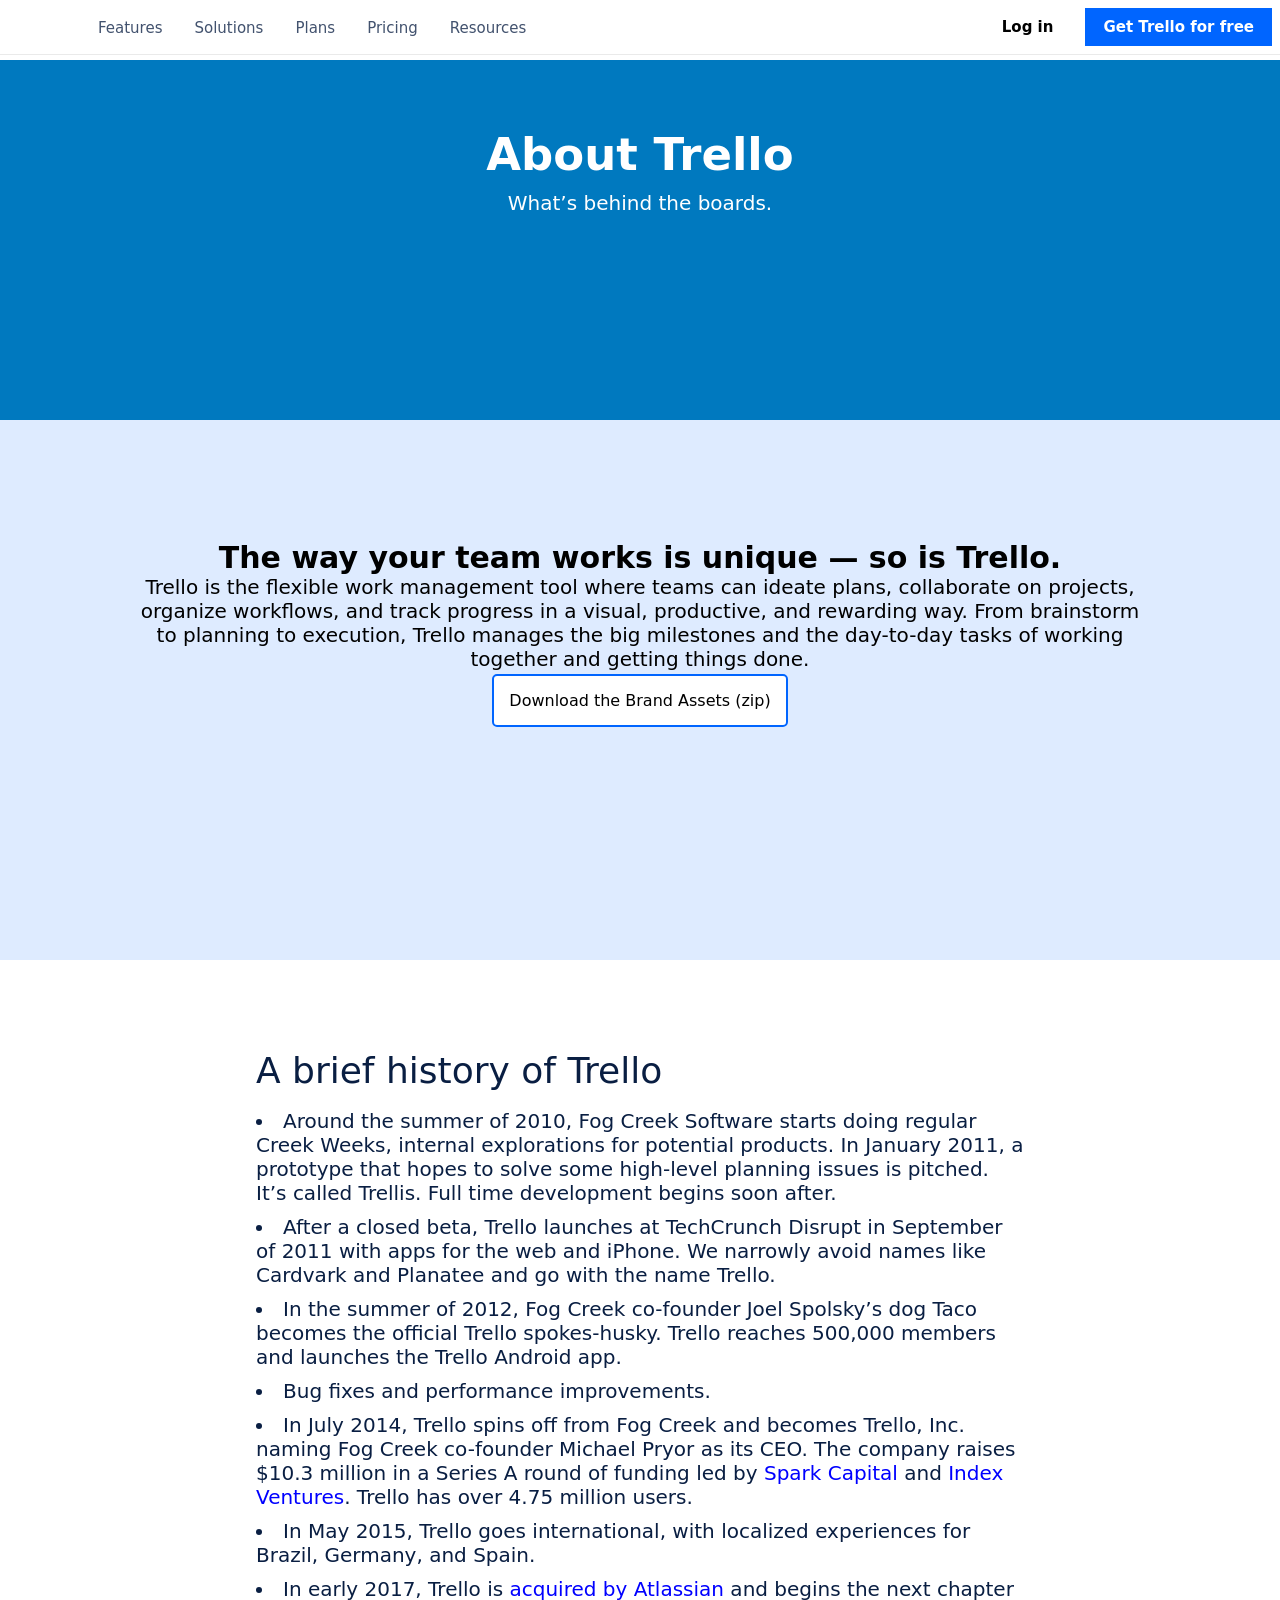
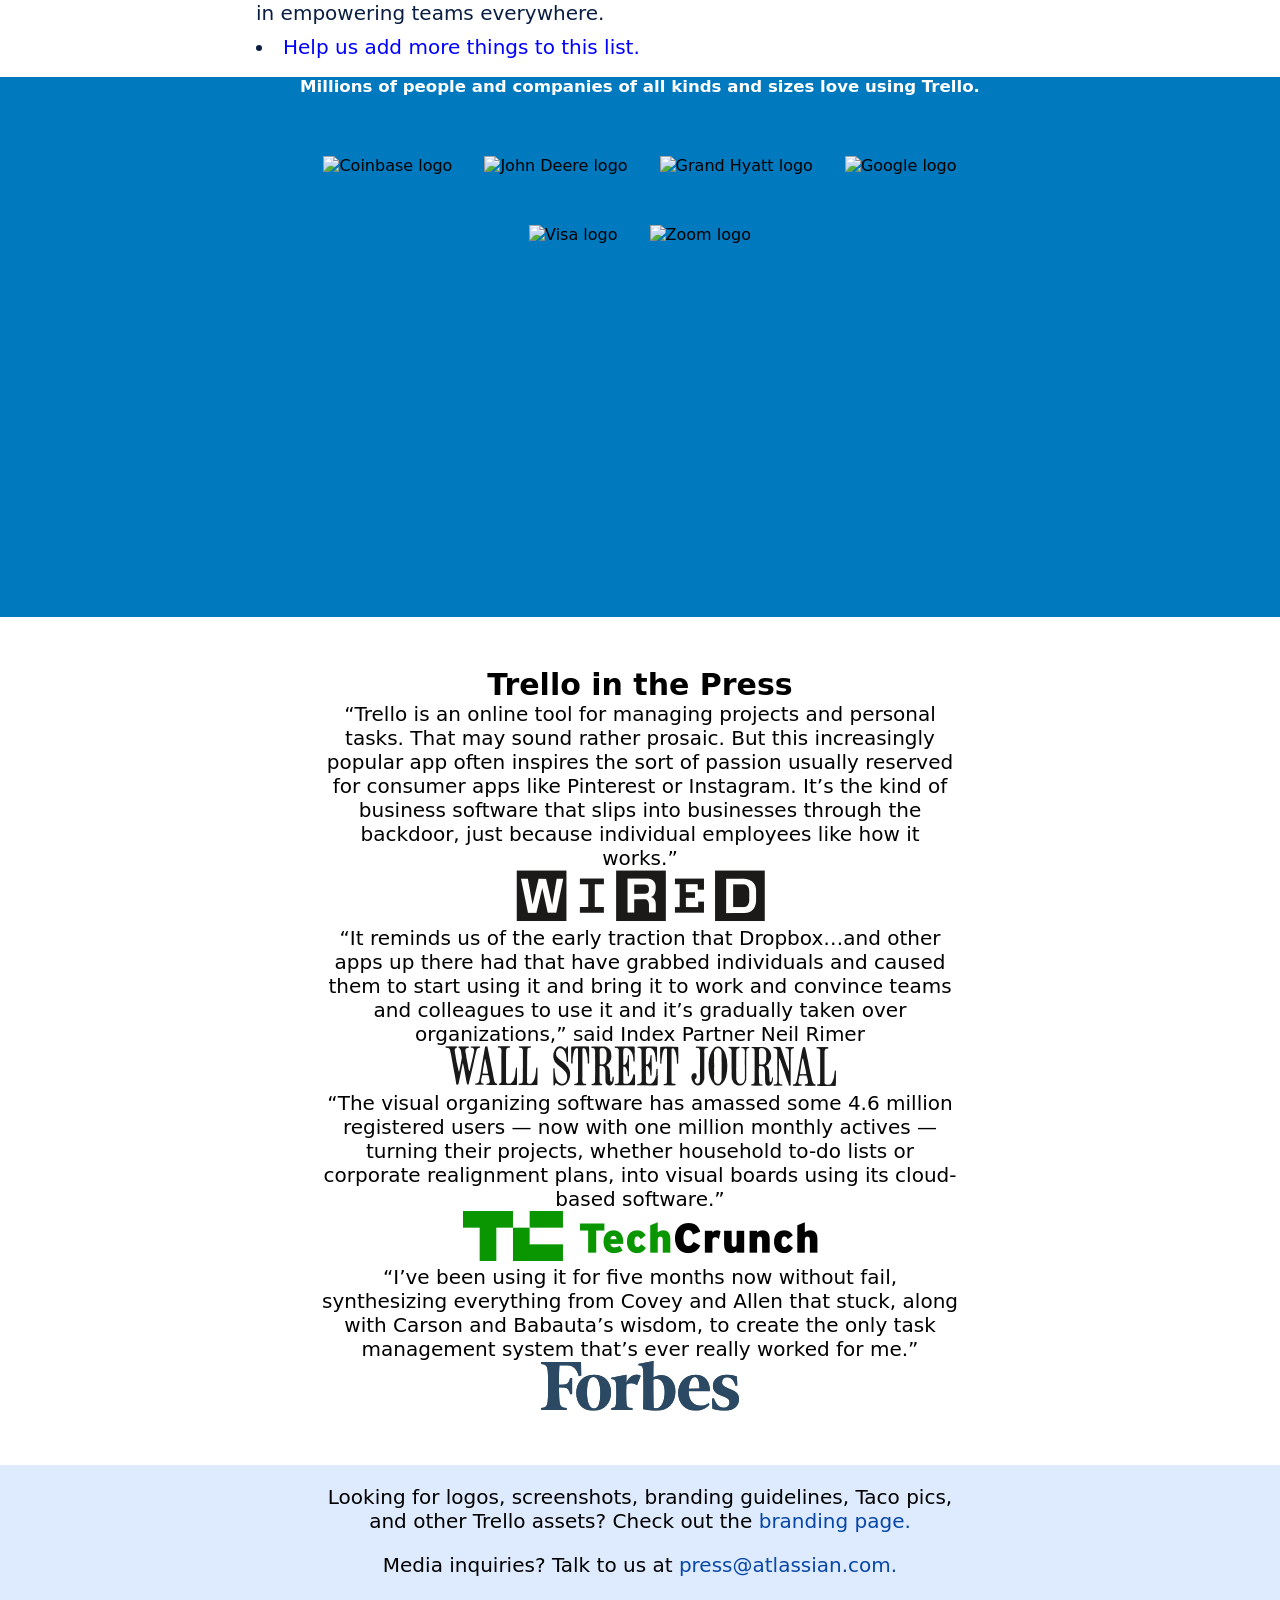
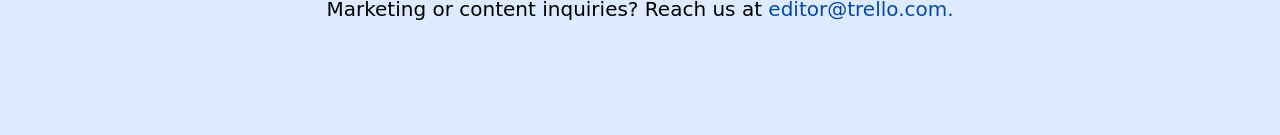
==== other html file/2ndpage.html @ 3e3d6e38 "first commit" ====
<!DOCTYPE html>
<html lang="en">

<head>
    <meta charset="UTF-8">
    <meta name="viewport" content="width=device-width, initial-scale=1.0">
    <title>About Us: Trello History, Logos and customers</title>
    <link rel="stylesheet" href="https://cdnjs.cloudflare.com/ajax/libs/font-awesome/7.3.1/css/all.css"
        integrity="sha512-x9WwyMYBnlXMNQ6kQ/Lyzu1NqIhLQKL5Oq6xByfXuRj7s9CskyCbLv/1IjqzJmXwFXWr0ov6jBV7Qbc0hh9nHg=="
        crossorigin="anonymous" referrerpolicy="no-referrer">

    <link href="https://cdn.jsdelivr.net/npm/bootstrap@6.0.0-alpha.1/dist/css/bootstrap.min.css" rel="stylesheet"
        integrity="sha384-B/GM4XqrwHnWXNOWMbloTmrYXZg10cakYGmpfsR/bbzQ6JAJI4ihuyADKLnBgrCe" crossorigin="anonymous">



    <link rel="stylesheet" href="../other css file/2nd page.css">
</head>

<body>
    <!-- nav -->
    <header>
        <nav>
            <div class="navbar">
                <div class="nav-left">
                    <div class="logo">
                        <a href="../index.html"><img src="./images/imgi_84_default.png" alt=""></a>
                    </div>
                    <div class="navlinks">
                        <li><a href="#">Features</a></li>
                        <li><a href="#">Solutions</a></li>
                        <li><a href="#">Plans</a></li>
                        <li><a href="#">Pricing</a></li>
                        <li><a href="#">Resources</a></li>
                    </div>
                </div>
                <div class="nav-right">
                    <a href="" class="login"> Log in</a>
                    <a href="" class="btn2"> Get Trello for free</a>
                    <i class="fa-solid fa-bars"></i>

                </div>

            </div>

        </nav>

    </header>

    <!-- herosection -->
    <section>
        <div class="about">
            <div class="heroo">
                <h4>About Trello</h4>
                <p>What’s behind the boards.</p>
            </div>
            <div class="note">
                <h4>The way your team works is unique — so is Trello.</h4>
                <p>Trello is the flexible work management tool where teams can ideate plans, collaborate on projects,
                    organize workflows, and track progress in a visual, productive, and rewarding way. From brainstorm
                    to planning to execution, Trello manages the big milestones and the day-to-day tasks of working
                    together and getting things done.
                </p>
                <a href="">Download the Brand Assets (zip)</a>
            </div>
        </div>
    </section>
    <!-- section2 -->
    <section>
        <div class="textdeco">
            <div class="listt">
                <h4>A brief history of Trello<h4>
                        <li>Around the summer of 2010, Fog Creek Software starts doing regular Creek Weeks,
                            internal explorations for potential products. In January 2011, a prototype that hopes to
                            solve some
                            high-level planning issues is pitched. It’s called Trellis. Full time development begins
                            soon after.
                        </li>
                        <li>After a closed beta, Trello launches at TechCrunch Disrupt in September of 2011 with
                            apps for the web and iPhone. We narrowly avoid names like Cardvark and Planatee and go with
                            the name
                            Trello.</li>
                        <li>In the summer of 2012, Fog Creek co-founder Joel Spolsky’s dog Taco becomes the
                            official Trello spokes-husky. Trello reaches 500,000 members and launches the Trello Android
                            app.
                        </li>
                        <li>Bug fixes and performance improvements.</li>
                        <li>In July 2014, Trello spins off from Fog Creek and becomes Trello, Inc. naming Fog
                            Creek co-founder Michael Pryor as its CEO. The company raises $10.3 million in a Series A
                            round of
                            funding led by <a href="">Spark Capital</a> and <a href="">Index Ventures</a>. Trello has
                            over 4.75
                            million users.</li>
                        <li>In May 2015, Trello goes international, with localized experiences for Brazil,
                            Germany, and Spain.</li>
                        <li>In early 2017, Trello is <a href="">acquired by Atlassian</a> and begins the next
                            chapter in empowering teams everywhere.</li>
                        <li><a href="">Help us add more things to this list.</a></li>

            </div>

        </div>
    </section>

    <!-- section3 -->
    <section>
        <div class="pics">
            <div class="ptext">
                <div class="fayy">
                    <h5> <b>Millions of people</b> and companies of all kinds and sizes love using Trello.</h5>
                </div>
                <div class="logo-co">
                    <div class="logos1">
                        <div class="logo1">
                            <img srcset="//images.ctfassets.net/rz1oowkt5gyp/5R2Z2uNm0syrV3SRka6U2h/f29d41f1c3e2eb55dbde443f07b4552d/coinbase_2x.png?w=323 2x"
                                src="//images.ctfassets.net/rz1oowkt5gyp/5R2Z2uNm0syrV3SRka6U2h/f29d41f1c3e2eb55dbde443f07b4552d/coinbase_2x.png?w=323"
                                alt="Coinbase logo" width="161.5" height="28" loading="lazy">
                        </div>
                        <div class="logo2">
                            <img src="//images.ctfassets.net/rz1oowkt5gyp/6siYQZNhk6oCQZSW7nDsZM/dd430f7c60496a4a4a86346ccdcc7f6a/JohnDeere.svg"
                                alt="John Deere logo" width="162" height="109" loading="lazy"
                                style="max-width: 100%; height: auto;">
                        </div>
                        <div class="logo3">
                            <img src="//images.ctfassets.net/rz1oowkt5gyp/xsZg04XyKQXvIIfkvoF9k/c1e13a857ab867754c652c5da3e87504/Grand_Hyatt.svg"
                                alt="Grand Hyatt logo" width="219" height="30" loading="lazy"
                                style="max-width: 100%; height: auto;">
                        </div>
                        <div class="logo4">
                            <img src="//images.ctfassets.net/rz1oowkt5gyp/4mi0yTvx9p26OvEyGfpfqy/8148229f21c056ac0c381a6c1742842b/logo-google.svg"
                                alt="Google logo" width="143" height="46" loading="lazy"
                                style="max-width: 100%; height: auto;">
                        </div>
                    </div>
                    <div class="logos2">
                        <div class="logo11">
                            <img src="//images.ctfassets.net/rz1oowkt5gyp/3iSGcJCdi0Nr69BbPjAGPb/25bea8a14c6f7a23560f83af07a30473/Visa.svg"
                                alt="Visa logo" width="105" height="34" loading="lazy"
                                style="max-width: 100%; height: auto;">
                        </div>
                        <div class="logo22">
                            <img srcset="//images.ctfassets.net/rz1oowkt5gyp/4MK9Mr07dtdg6iw0sF8bOs/2ed395aa78720d511c5893621c97f3c1/Zoom.png?w=249 2x"
                                src="//images.ctfassets.net/rz1oowkt5gyp/4MK9Mr07dtdg6iw0sF8bOs/2ed395aa78720d511c5893621c97f3c1/Zoom.png?w=249"
                                alt="Zoom logo" width="124.5" height="28" loading="lazy">
                        </div>
                    </div>

                </div>
            </div>
        </div>
    </section>
    <!-- section4 -->
    <section>
        <div class="topic">
            <div class="trellop">
                <h4>Trello in the Press</h4>
                <p>“Trello is an online tool for managing projects and personal tasks. That may sound rather prosaic.
                    But this increasingly popular app often inspires the sort of passion usually reserved for consumer
                    apps like Pinterest or Instagram. It’s the kind of business software that slips into businesses
                    through the backdoor, just because individual employees like how it works.”
                </p>
            </div>
            <div class="wired">
                <img src="../images/wired.png" alt="">

                <p>“It reminds us of the early traction that Dropbox…and other apps up there had that have grabbed
                    individuals and caused them to start using it and bring it to work and convince teams and colleagues
                    to
                    use it and it’s gradually taken over organizations,” said Index Partner Neil Rimer
                </p>
            </div>
            <div class="wsj">
                <img src="../images/wsj.png" alt="">
                <p>“The visual organizing software has amassed some 4.6 million registered users — now with one million
                    monthly actives — turning their projects, whether household to-do lists or corporate realignment
                    plans, into visual boards using its cloud-based software.”
                </p>
            </div>
            <div class="tc">
                <img src="../images/imgi_9_about-techcrunch-logo.png" alt="">
                <p>“I’ve been using it for five months now without fail, synthesizing everything from Covey and Allen
                    that stuck, along with Carson and Babauta’s wisdom, to create the only task management system that’s
                    ever really worked for me.”</p>
            </div>
            <div class="fb">
                <img src="../images/imgi_10_about-forbes-logo.png" alt="">
            </div>
        </div>
    </section>
    <!-- section5 -->
    <section>
        <div class="jotter">
            <div class="logos">
                <h4>Looking for logos, screenshots, branding guidelines, Taco pics, and other Trello assets? Check out
                    the
                    <a href="">branding page.</a>
                </h4>
            </div>
            <div class="media">
                <h4>Media inquiries? Talk to us at <a href="">press@atlassian.com.</a></h4>
            </div>
            <div class="market">
                <h4>Marketing or content inquiries? Reach us at <a href="">editor@trello.com.</a></h4>
            </div>
        </div>
    </section>

</body>
<script type="module" src="https://cdn.jsdelivr.net/npm/bootstrap@6.0.0-alpha.1/dist/jsbootstrapbundleminjs"
    integrity="sha384-1apXj49ZQ1aHEmrJ+gMw1otqoVsYwlEnlD8mIfY2TV03r20Y0CN7uqx1tQogjPL" crossorigin="anonymous"></script>

</html>
---- other css file/2nd page.css ----
*{
    margin: 0;
    padding: 0;
    box-sizing: border-box;
    font-family: system-ui, -apple-system, BlinkMacSystemFont, 'Segoe UI', Roboto, Oxygen, Ubuntu, Cantarell, 'Open Sans', 'Helvetica Neue', sans-serif;
    text-decoration: none;
    list-style-type: none;
}


/* nav */
header{
    position: fixed;
    width: 100%;
    transition: 1s;
    top: 0px;
    z-index: 99;
}
header:hover{
    box-shadow: 0px 6px 8px rgba(128, 128, 128, 0.267);
}
.navbar{
    display: flex;
    justify-content: space-between;
    align-items: center;
    padding: 8px;
    padding-left: 50px;
    background-color: white;
    border-bottom: 1px solid #eaeaea;
    
}
.nav-left{
    display: flex;
    align-items: center;
    gap: 3em;
}
.logo{
    display: flex;
    flex-direction: column;
}
.navlinks{
    display: flex;
    gap: 2em;
}
.navlinks a{
    text-decoration: none;
    color: #42526e;
    font-size: 15px;
    font-weight: 500;
}
.nav-right{
    display: flex;
    align-items: center;
    gap: 2em;
}
.login{
    text-decoration: none;
    color: black;
    font-weight: 600;
    font-size: 15px;
}
.login:hover{
    text-decoration: underline;
}
.btn2{
    background-color: #0065FF;
    color: white;
    padding: 10px 18px;
    /* border-radius: 4px; */
    /* text-decoration: none; */
    font-weight: 600;
    font-size: 15px;
}
.btn2:hover{
    background-color: #0747a6;
    text-decoration: underline;
}
.fa-bars{
    font-size: 1.5em;
    display: none;
}

        /* header media query */
@media(max-width: 900px){
    .login, .btn2{
        display: none;
    }
    .navlinks{
        display: none;
    }
    .fa-bars{
        display: block;
    }
}

/* herosection */
.about{
    margin-top: 60px;
}
.heroo{
    background-color: #0079BF;
    text-align: center;
    color: white;
    height: 40vh;
    /* padding: 80px; */
}
.heroo h4{
    font-size: 45px;
    font-weight: 600;
    margin-bottom: 10px;
    padding-top: 1.5em;
}
.heroo p{
    font-size: 20px;
}
.note{
    background-color: #DEEBFF;
    text-align: center;
    height: 60vh;

    /* padding: 110px; */
}
.note h4{
    font-size: 30px;
    padding-top: 4em;
}
.note p{
    font-size: 20px;
    width: 80%;
    display: block;
    margin: auto;
    margin-bottom: 20px;
}
.note a{
    border: 2px solid rgb(0, 101, 255);
    padding: 15px;
    background-color: white;
    color: black;
    border-radius: 5px;
    transition: 0.2s;
    
}
.note a:hover{
    background-color: #DEEBFF;
    text-decoration: underline;
}
/* media query */
@media(max-width: 1075px){
    .note p{
        width: 100%;
    }
}
@media(max-width: 767px){
    .note h4{
        font-size: 20px;
    }
    .note{
        width: 100%;
    }
}
@media(max-width: 770px){
    .heroo h4{
        font-size: 30px;
    }
}
@media(max-width: 628px){
    .note{
        height: 80vh;
    }
}
@media(max-width: 430px){
     .note{
        height: 90vh;
    }
}
@media(max-width: 350px){
    .note{
        height: 100vh;
}
    .note h4{
        width: 80%;
        margin: auto;
}
}
/* section 2 */
.textdeco{
    margin-top: 90px;
}
.listt{
    width: 60%;
    margin: auto;
}
.listt h4{
    font-size: 36px;
    font-weight: 500;
    margin-bottom: .5em;
    color: #091E42;
}
.listt li{
    list-style-type: disc;
    font-size: 20px;
    font-weight: 400;
    width: 100%;
    margin: auto;
    color: #091E42;
    margin-bottom: 10px;
    /* margin-bottom: 1em; */
}
.listt li a{
    color: blue;
}
.listt li a:hover{
    text-decoration: underline;
}
/* media query */
@media(max-width: 767px){
    .listt{
        margin-left: 50px;
    }
    .listt h4{
        font-size: 20px;
    }
    .listt li{
        width: 100%;
    }
}
/* section3 */
.ptext{
    /* margin-top: 60px; */
    background-color: #0079BF;
    height: 60vh;
    /* border: 2px solid black; */
}
.fayy{
    color: white;
    text-align: center;
    font-size: 20px;
    /* border: 2px solid black; */
    

}
.logo-co{
    margin-top: 60px;
}
.logos1{
    /* border: 2px solid black; */
    display: flex;
    gap: 2em;
    margin: auto;
    flex-wrap: wrap;
    align-items: center;
    justify-content: center;
}
.logos2{
    /* border: 2px solid black; */
    display: flex;
    align-items: center;
    justify-content: center;
    gap: 2em;
    margin: auto;
    margin-top: 50px;
}
/* mediaquery */
@media(max-width: 785px){
    .ptext{
        height: 80vh;
        
    }
}
@media(max-width: 397px){
     .ptext{
        height: 90vh;
    }
}
@media(max-width: 359px){
      .ptext{
        height: 100vh;
    }
}
/* section4 */
.topic{
    margin-top: 50px;
    text-align: center;
    
}
.trellop h4{
    font-size: 30px;
    font-weight: 600;
}
.topic p{
    width: 50%;
    margin: auto;
    font-size: 20px;
}
/* media query */
@media(max-width: 767px){
    .topic p{
        width: 100%;
    }
 }
@media(max-width: 390px){

    .wsj img{
        width: 90%;
        /* border: 2px solid black; */
    }
    .tc img{
      width: 90%;
      /* border: 2px solid black;   */
    }
    .fb img{
        /* border: 2px solid black;  */
    }
    .wired img{
        width: 90%;
        /* border: 2px solid black;  */
    }
} 
/* section5 */
.jotter{
    margin-top: 50px;
    background-color: #DEEBFF;
    text-align: center;
    height: 30vh;
    padding-top: 20px;
}
.jotter h4{
    font-size: 20px;
    font-weight: 400;
}
.jotter a{
    color: #0747a6;
}
.jotter a:hover{
    text-decoration: underline;
}
.logos{
    width: 50%;
    margin: auto;
}
.media{
    margin-bottom: 20px;
    margin-top: 20px;
}
/* media query */
@media(max-width: 1065px){
    .jotter{
        height: 40vh;
    }
}
@media(max-width: 553px){
    .jotter{
        height: 50vh;
    }
}
@media(max-width: 453px){
    .jotter{
        height: 60vh;
    }
}
@media(max-width: 389px){
    .jotter{
        height: 70vh;
    }
}
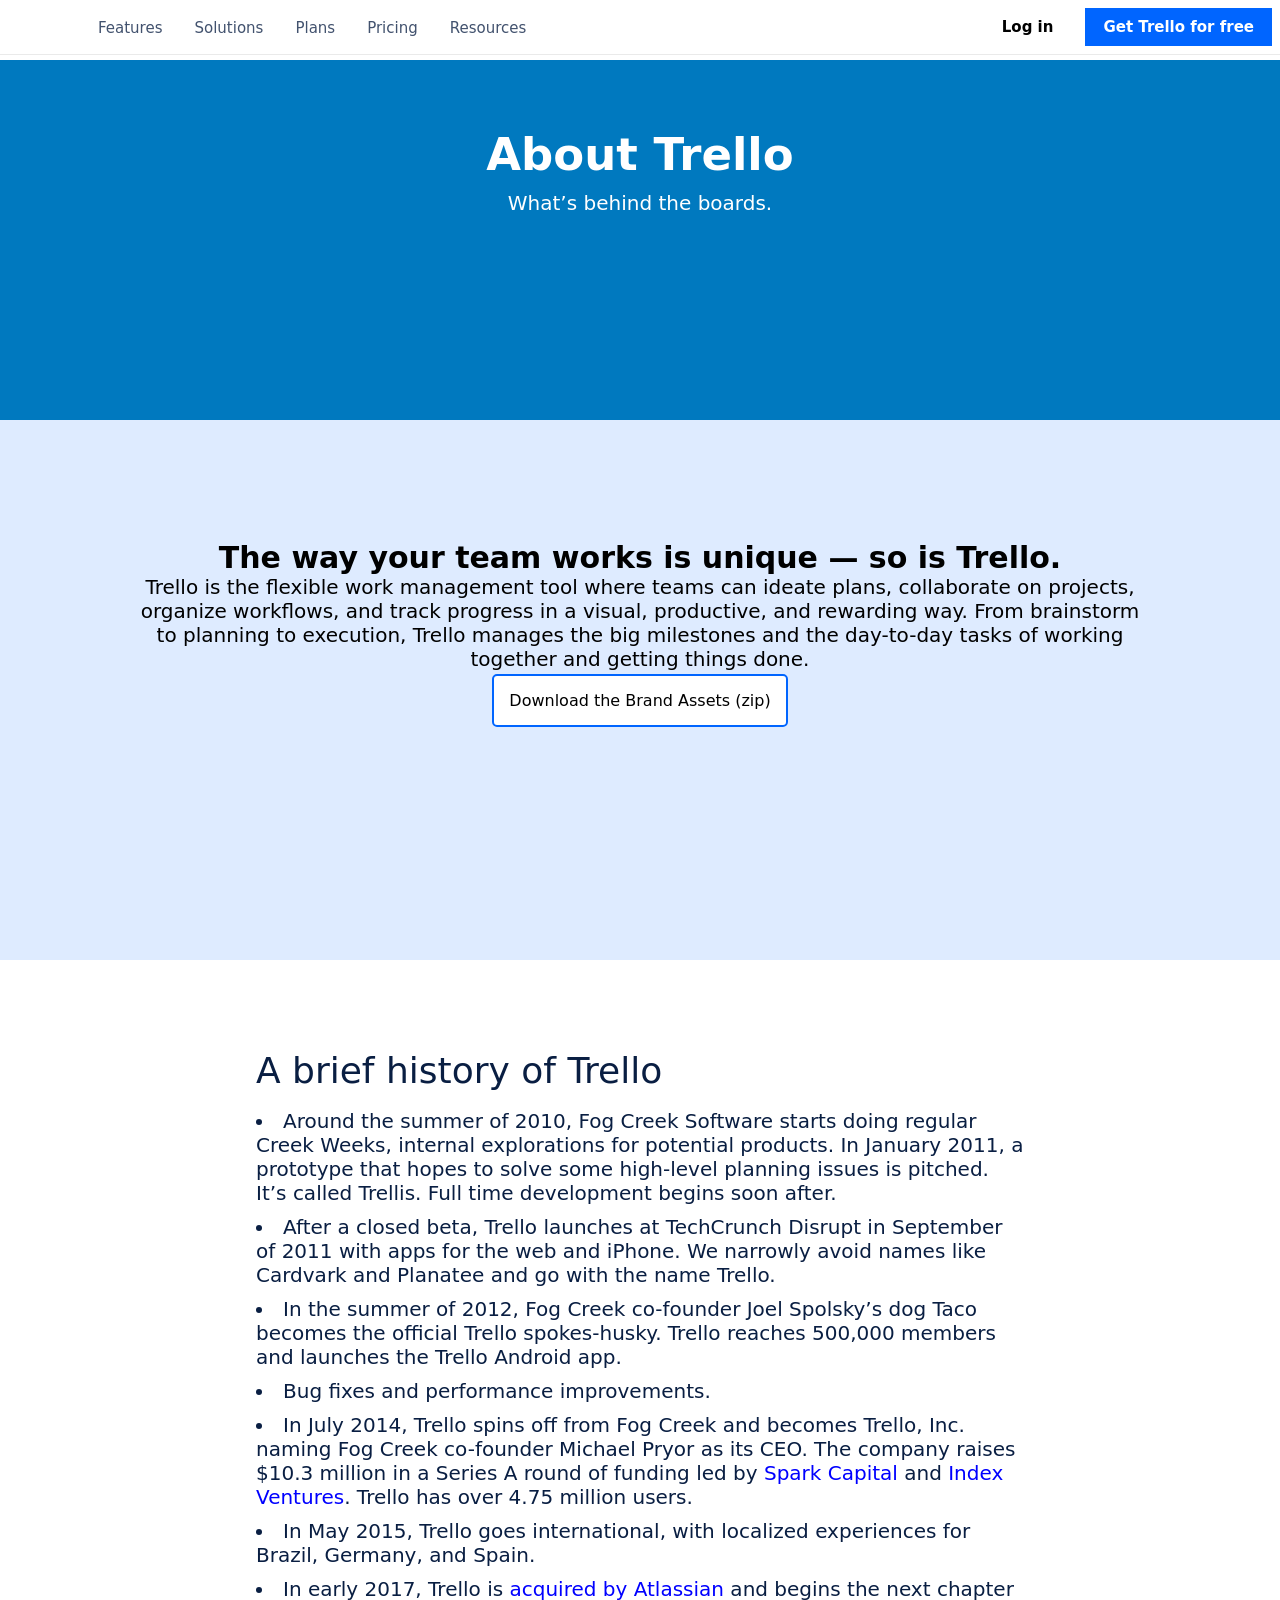
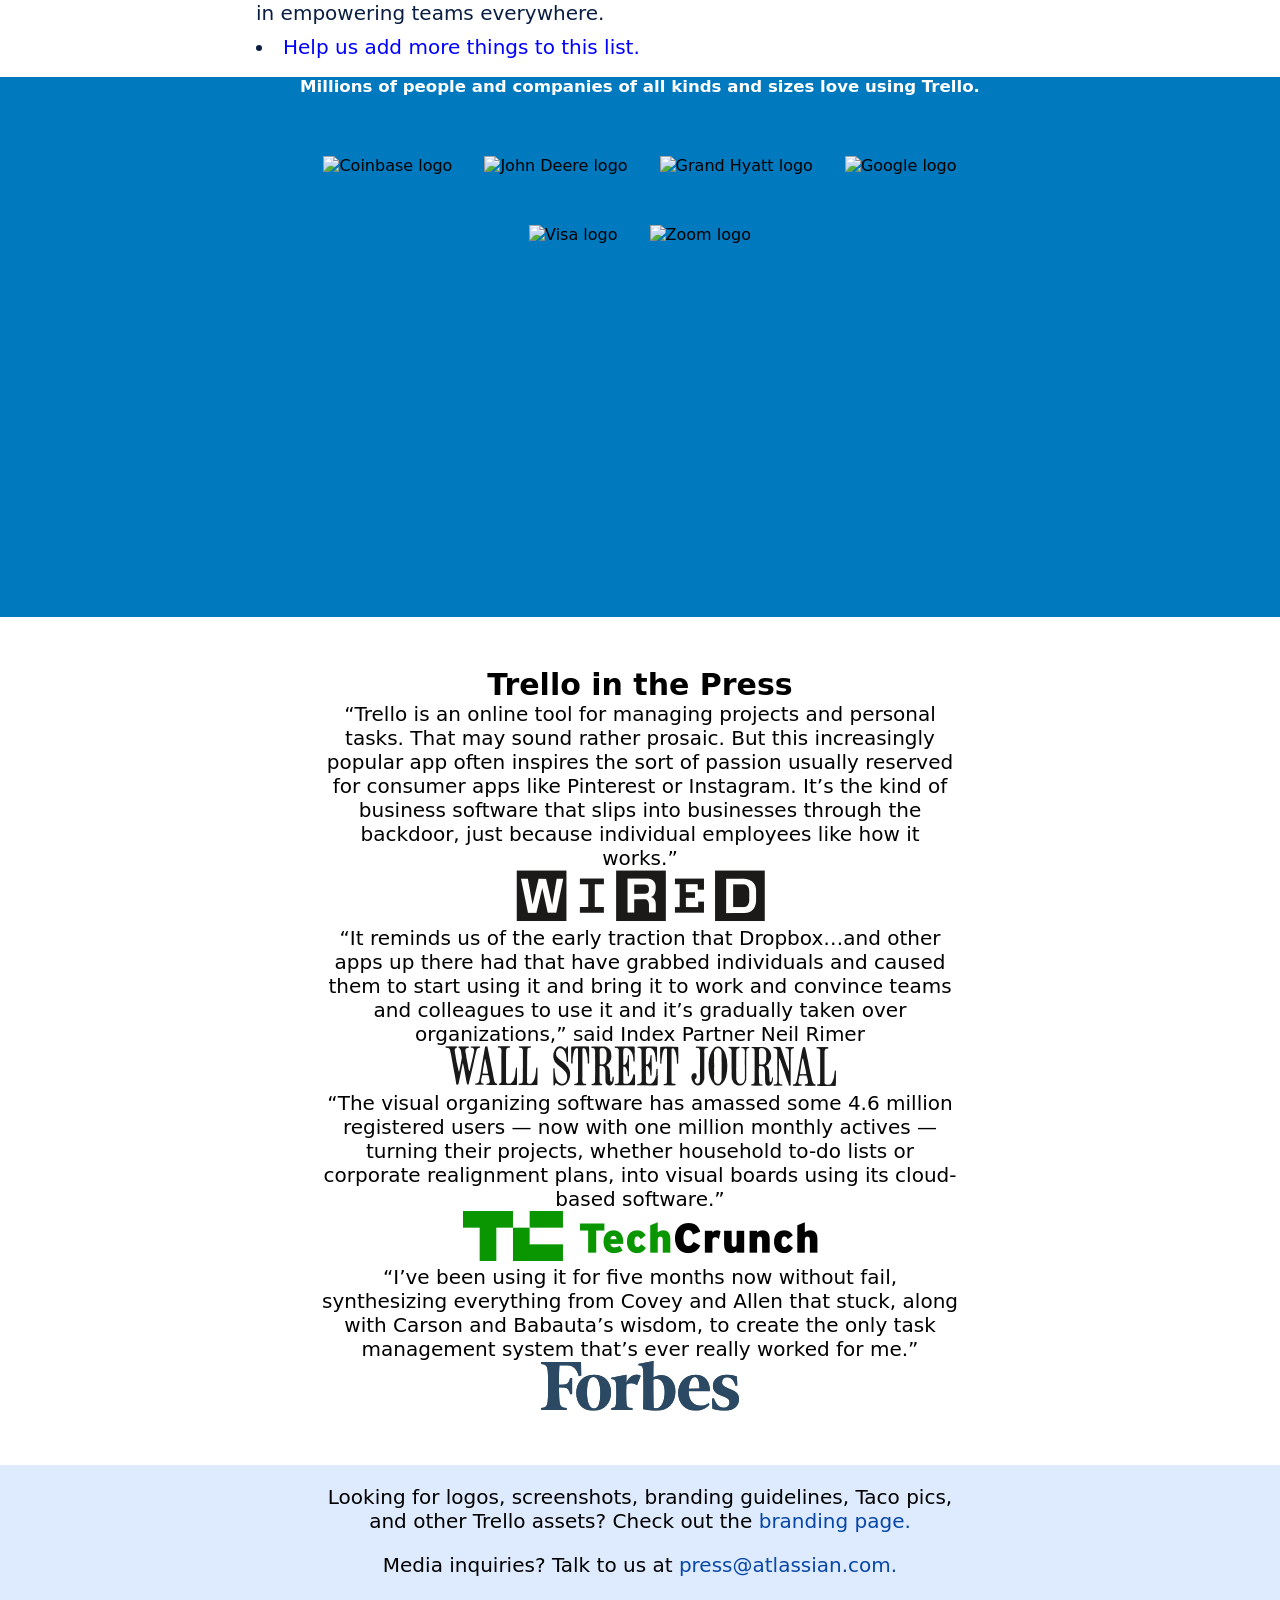
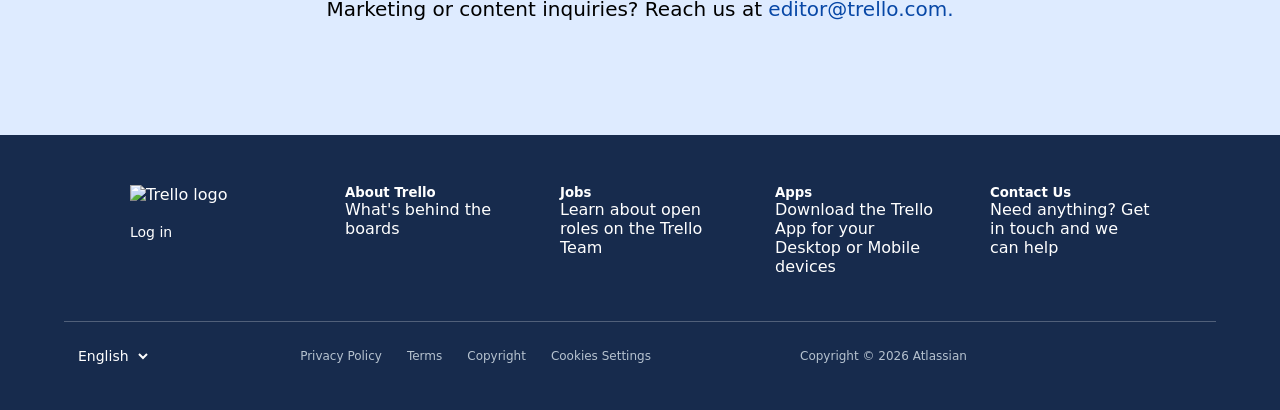
==== commit 1daca2cb: "footer update" ====
--- a/other html file/2ndpage.html
+++ b/other html file/2ndpage.html
@@ -205,6 +205,102 @@
         </div>
     </section>
 
+                <!-- Footer Section -->
+
+    <footer>
+        <div class="main-footer">
+
+           
+            <div class="footer-top">
+
+                <div class="footup-inner foot-child">
+                    <img src="./images/trelly the trello.png" alt="Trello logo">
+                    <a href="#">Log in</a>
+                </div>
+
+                <a href="./other html file/2ndpage.html" class="foot-a">
+                        <h5>About Trello</h5>
+                        <p>What's behind the boards</p>
+                </a>
+
+                <a href="#" class="foot-a">
+                        <h5>Jobs</h5>
+                        <p>Learn about open roles on the Trello Team</p>
+                </a>
+
+                <a href="./other html file/3rdpage.html" class="foot-a">
+                        <h5>Apps</h5>
+                        <p>Download the Trello App for your Desktop or Mobile devices</p>
+                </a>
+
+                <a href="#" class="foot-a">
+                        <h5>Contact Us</h5>
+                        <p>Need anything? Get in touch and we can help</p>
+                </a>
+
+            </div>
+
+
+
+            <div class="footer-middle">
+
+                <div class="footer-language">
+                    <i class="fa-solid fa-globe"></i>
+
+                    <select name="language">
+                        <option value="en">English</option>
+                        <option value="fr">French</option>
+                        <option value="es">Spanish</option>
+                        <option value="de">German</option>
+                    </select>
+                </div>
+
+                
+
+                <div class="footer-links">
+                    <a href="#">Privacy Policy</a>
+                    <a href="#">Terms</a>
+                    <a href="#" class="remove">Copyright</a>
+                    <a href="#" class="remove">Cookies Settings</a>
+                </div>
+
+                <div class="footer-copy">
+                    <p>Copyright © 2026 Atlassian</p>
+                </div>
+
+                <div class="footer-social">
+                    <a href="#" aria-label="Instagram">
+                        <i class="fa-brands fa-instagram"></i>
+                    </a>
+
+                    <a href="#" aria-label="Facebook">
+                        <i class="fa-brands fa-facebook"></i>
+                    </a>
+
+                    <a href="#" aria-label="LinkedIn">
+                        <i class="fa-brands fa-linkedin"></i>
+                    </a>
+
+                    <a href="#" aria-label="X">
+                        <i class="fa-brands fa-x-twitter"></i>
+                    </a>
+
+                    <a href="#" aria-label="YouTube">
+                        <i class="fa-brands fa-youtube"></i>
+                    </a>
+                </div>
+
+            </div>
+
+
+        </div>
+
+
+
+
+        </div>
+    </footer>
+
 </body>
 <script type="module" src="https://cdn.jsdelivr.net/npm/bootstrap@6.0.0-alpha.1/dist/jsbootstrapbundleminjs"
     integrity="sha384-1apXj49ZQ1aHEmrJ+gMw1otqoVsYwlEnlD8mIfY2TV03r20Y0CN7uqx1tQogjPL" crossorigin="anonymous"></script>
--- a/other css file/2nd page.css
+++ b/other css file/2nd page.css
@@ -364,3 +364,227 @@
     }
 }
 
+       /* footer */
+footer {
+    background-color: #172B4D;
+    width: 100%;
+    color: white;
+    font-family: Arial, sans-serif;
+}
+
+.main-footer {
+    width: 100%;
+    max-width: 1400px;
+    margin: auto;
+    padding: 30px 0 20px;
+}
+
+
+
+.footer-top {
+    display: flex;
+    width: 100%;
+    margin: auto;
+    gap: 15px;
+    justify-content: center;
+    /* align-items: stretch; */
+    /* border: 2px solid black; */
+}
+
+.footup-inner {
+    padding: 20px;
+    width: 200px;
+    /* border: 2px solid white; */
+    color: white;
+}
+
+
+.foot-child {
+    padding: 20px;
+    display: flex;
+    flex-direction: column;
+    gap: 20px;
+}
+
+.foot-child img {
+    width: 110px;
+    height: auto;
+}
+
+.foot-child a {
+    color: white;
+    font-size: 14px;
+    text-decoration: none;
+}
+
+.foot-child a:hover {
+    text-decoration: underline;
+}
+
+
+
+.foot-a {
+    text-decoration: none;
+    border-radius: 5px;
+    transition: background-color 0.3s ease;
+    padding: 20px;
+    width: 200px;
+    /* border: 2px solid red; */
+    color: white;
+}
+
+.foot-a:hover {
+    background-color: #344563;
+}
+
+.foot-a:hover h5 {
+    text-decoration: underline;
+}
+
+
+
+.footer-middle {
+    border-top: 1px solid rgba(255, 255, 255, 0.25);
+    width: 90%;
+    margin: 25px auto 0;
+    padding: 25px 0;
+    display: flex;
+    align-items: center;
+    gap: 2em;
+    justify-content: space-between;
+}
+
+
+
+.footer-language {
+    display: flex;
+    align-items: center;
+    gap: 10px;
+}
+
+.footer-language i {
+    font-size: 16px;
+    color: white;
+}
+
+.footer-language select {
+    background: transparent;
+    border: none;
+    outline: none;
+    color: white;
+    font-size: 14px;
+    cursor: pointer;
+}
+
+.footer-language select option {
+    color: #172B4D;
+    background: white;
+}
+
+
+
+.footer-social {
+    display: flex;
+    align-items: center;
+    gap: 25px;
+    flex-wrap: wrap;
+}
+
+.footer-social a {
+    color: white;
+    font-size: 19px;
+    transition: color 0.3s ease;
+}
+
+.footer-social a:hover {
+    color: #B3D4FF;
+}
+
+
+
+.footer-bottom {
+    width: 90%;
+    margin: auto;
+    padding: 15px 0;
+    border-top: 1px solid rgba(255, 255, 255, 0.25);
+    display: flex;
+    justify-content: space-between;
+    align-items: center;
+}
+
+.footer-copy p {
+    font-size: 12px;
+    color: #B6C2CF;
+}
+
+.footer-links {
+    display: flex;
+    align-items: center;
+    gap: 25px;
+}
+
+.footer-links a {
+    text-decoration: none;
+    color: #B6C2CF;
+    font-size: 12px;
+    transition: color 0.3s ease;
+}
+
+.footer-links a:hover {
+    color: white;
+    text-decoration: underline;
+}
+
+
+
+
+
+@media(max-width: 1000px){
+.foot-a h5 {
+    font-size: 15px;
+    font-weight: 600;
+}
+.foot-a p{
+    font-size: 14px;
+}
+}
+@media(max-width: 991px){
+    .footer-top{
+        flex-direction: column;
+    }
+    .foot-a{
+        width: 95%;
+        margin: auto;
+        border-bottom: 1px solid gray;
+    }
+    .foot-child{
+        width: 95%;
+        margin: auto;
+        flex-direction: row;
+        align-items: center;
+        justify-content: space-between;
+        border-bottom: 1px solid gray;
+        
+    }
+    .footer-middle{
+        border: none;
+        flex-direction: column;
+        align-items: baseline;
+    }
+    .footer-links{
+        flex-direction: column;
+        justify-content: baseline;
+        align-items: baseline;
+    }
+    .footer-links a{
+        color: white;
+        font-weight: 500;
+    }
+    .remove{
+        display: none;
+    }
+    .footer-copy p{
+        color: white;
+        font-weight: 500;
+    }
+}
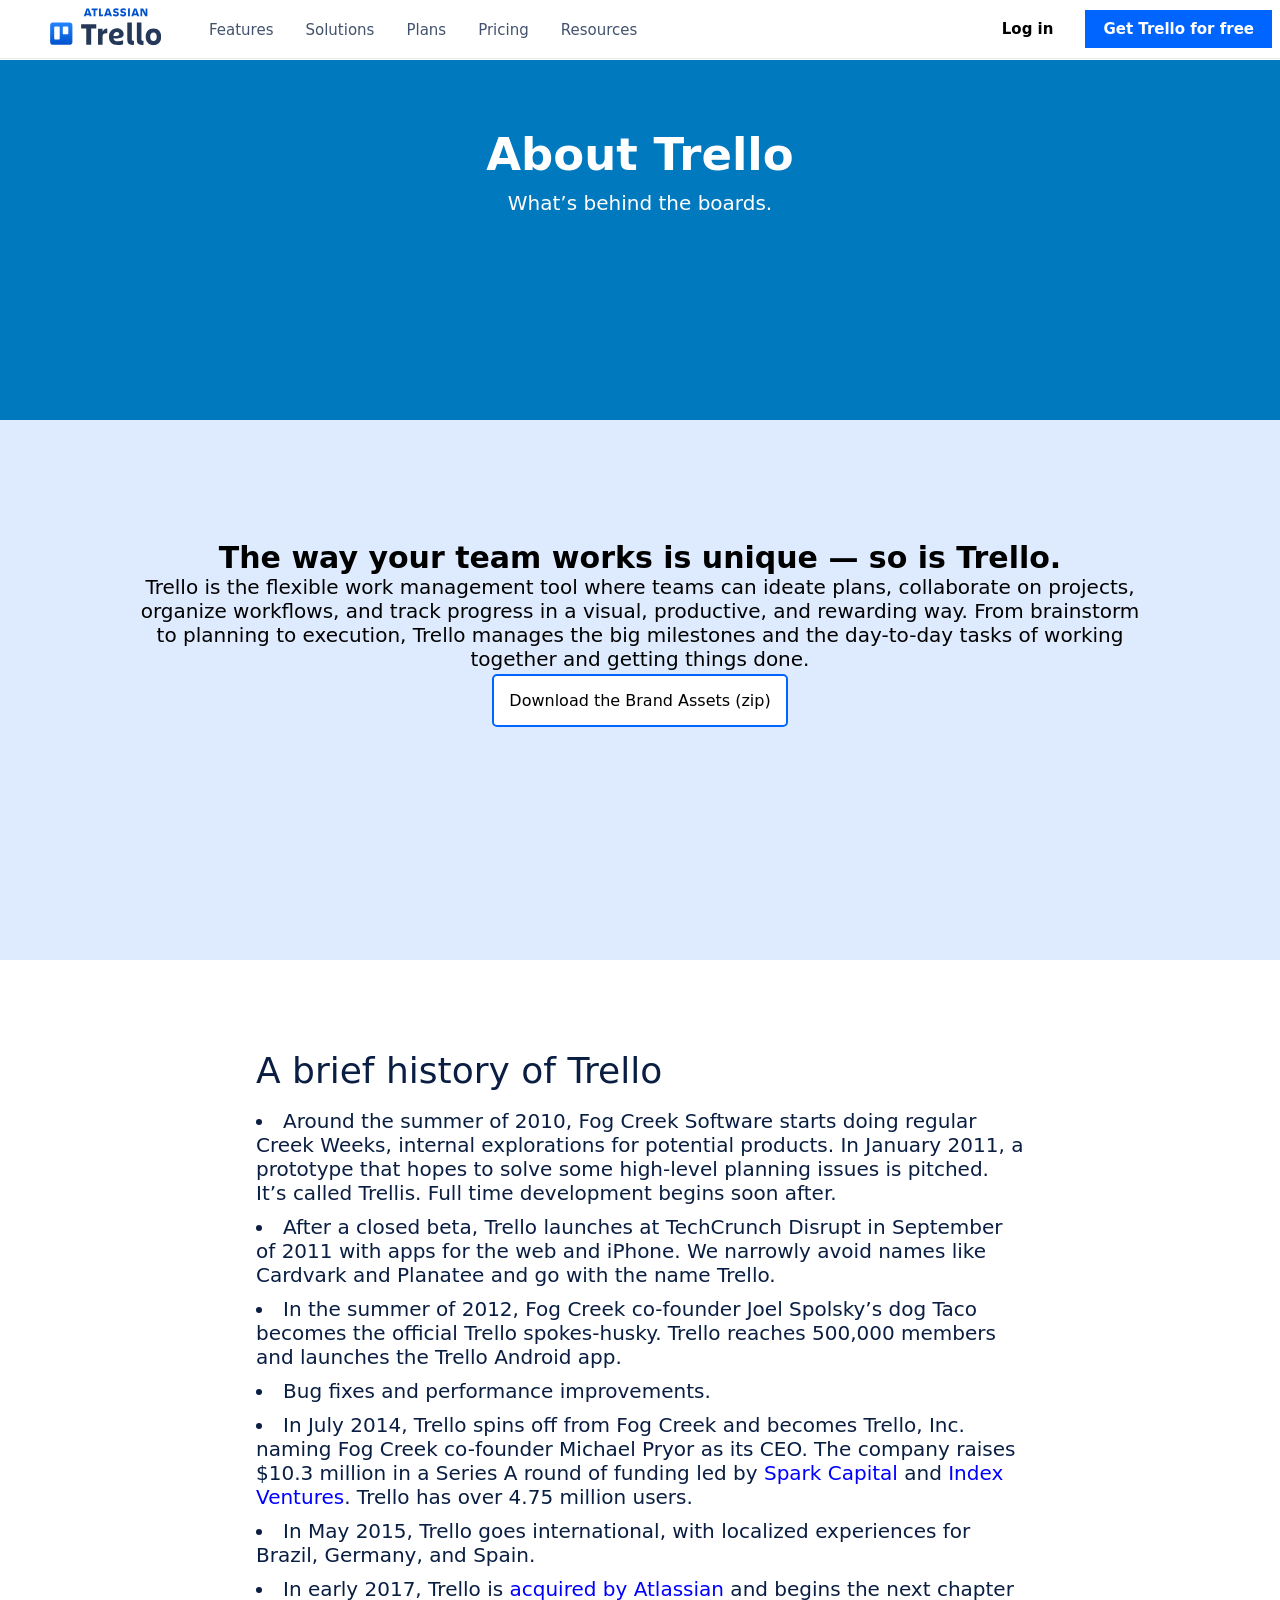
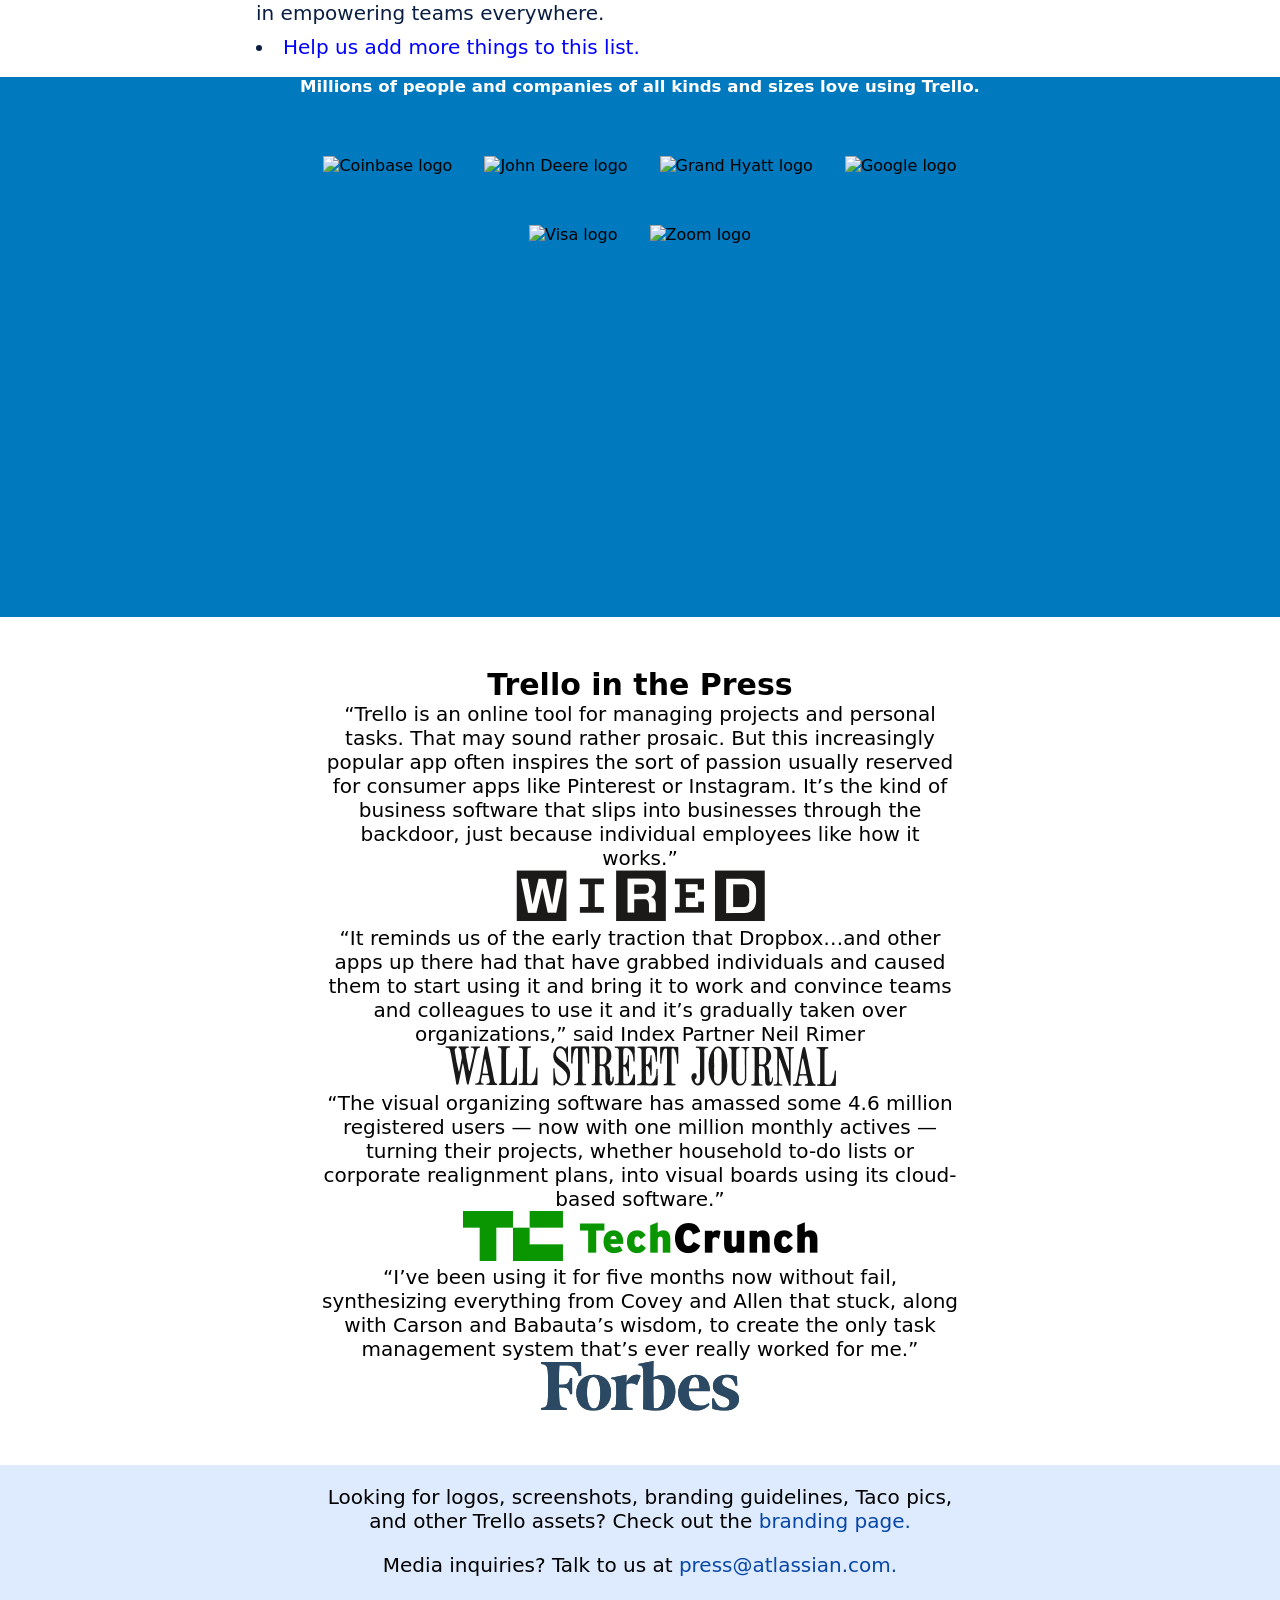
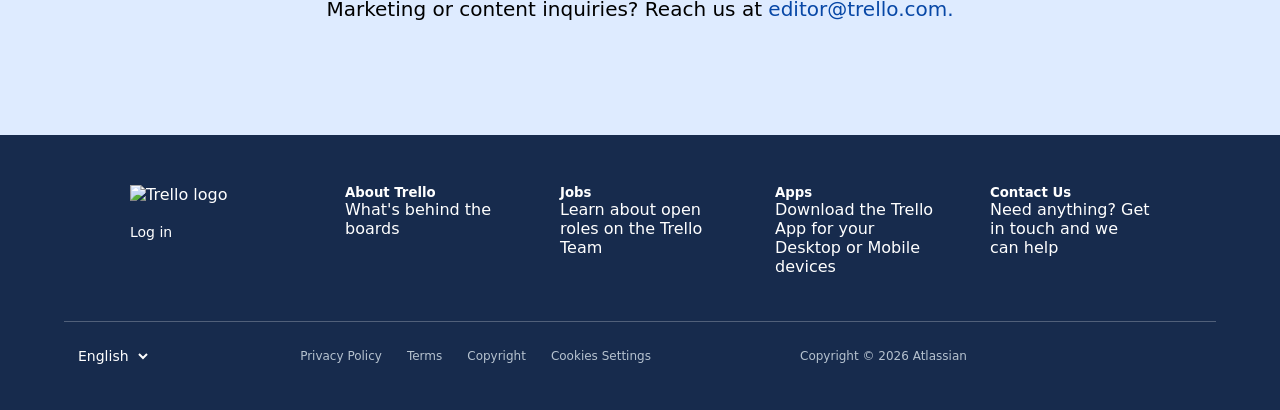
==== commit daf9ce1c: "logo update" ====
--- a/other html file/2ndpage.html
+++ b/other html file/2ndpage.html
@@ -24,7 +24,7 @@
             <div class="navbar">
                 <div class="nav-left">
                     <div class="logo">
-                        <a href="../index.html"><img src="./images/imgi_84_default.png" alt=""></a>
+                        <a href="../index.html"><img src="../images/imgi_84_default.png" alt=""></a>
                     </div>
                     <div class="navlinks">
                         <li><a href="#">Features</a></li>
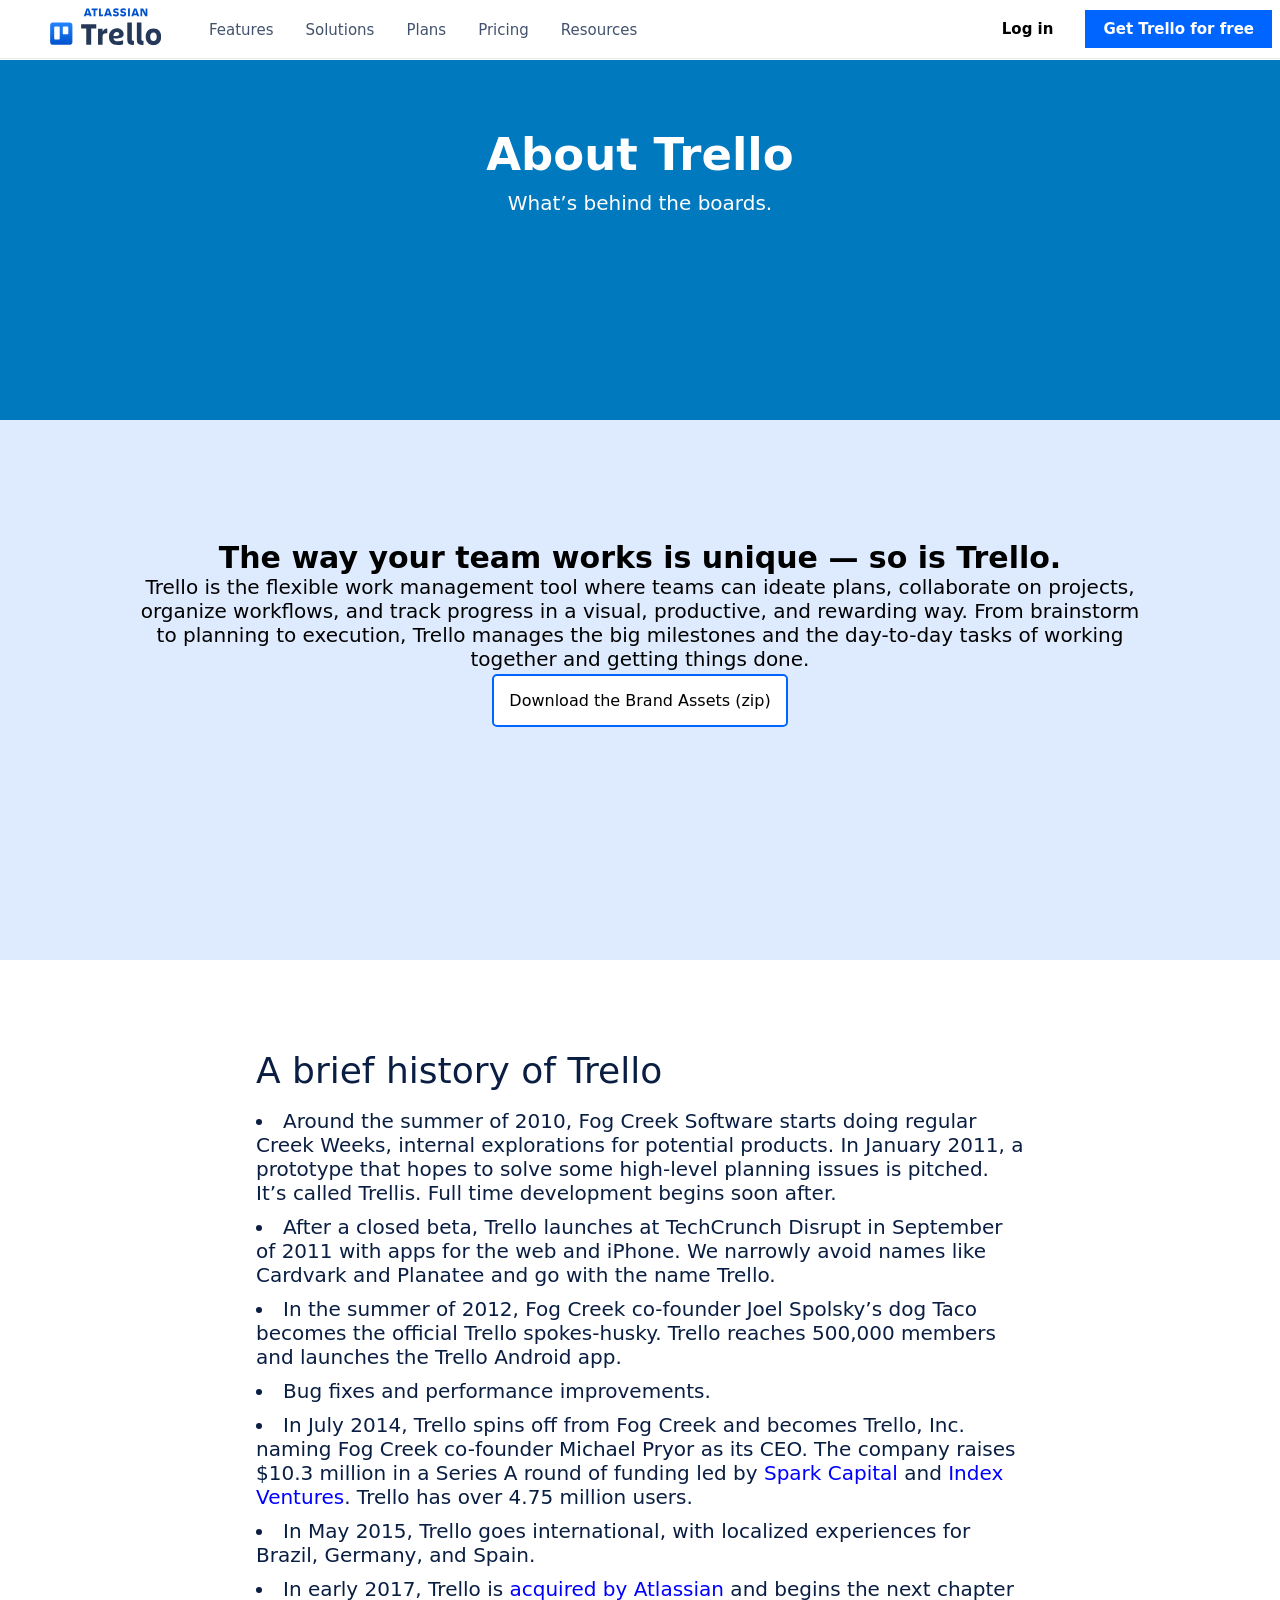
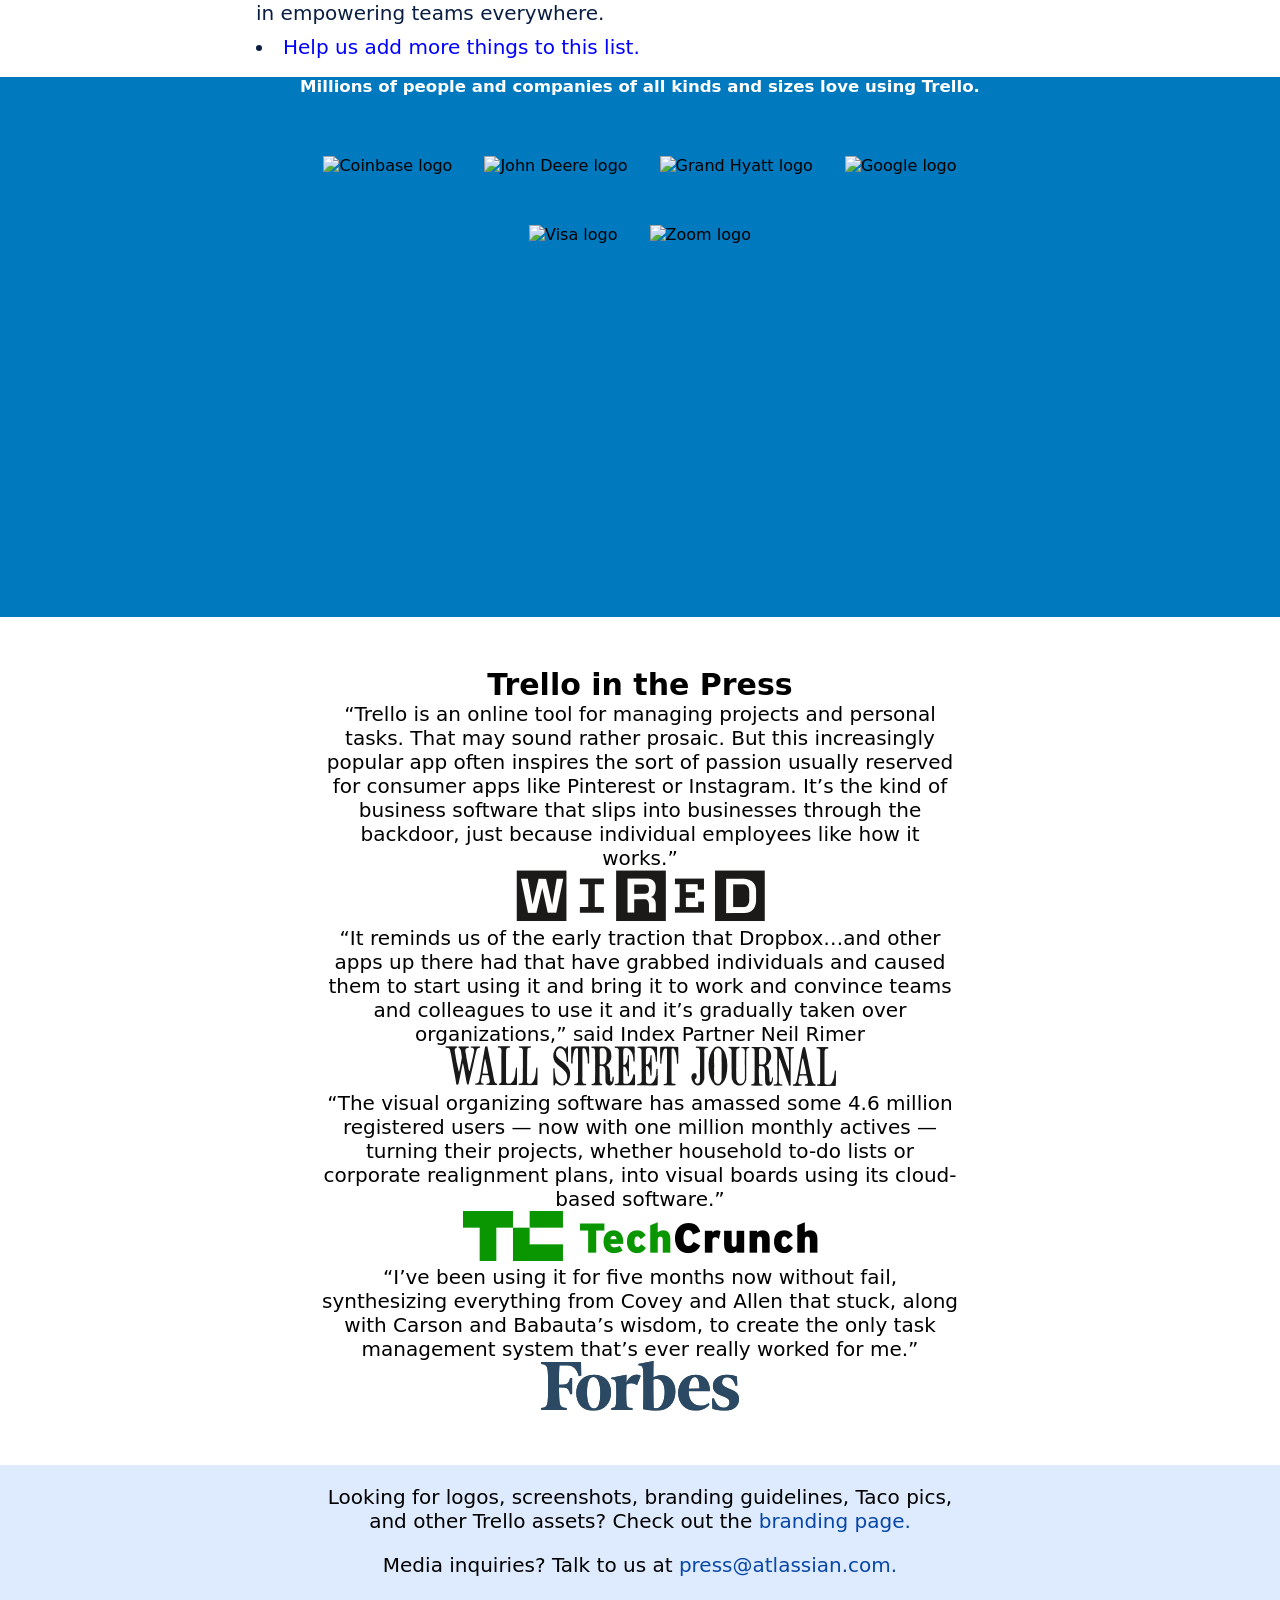
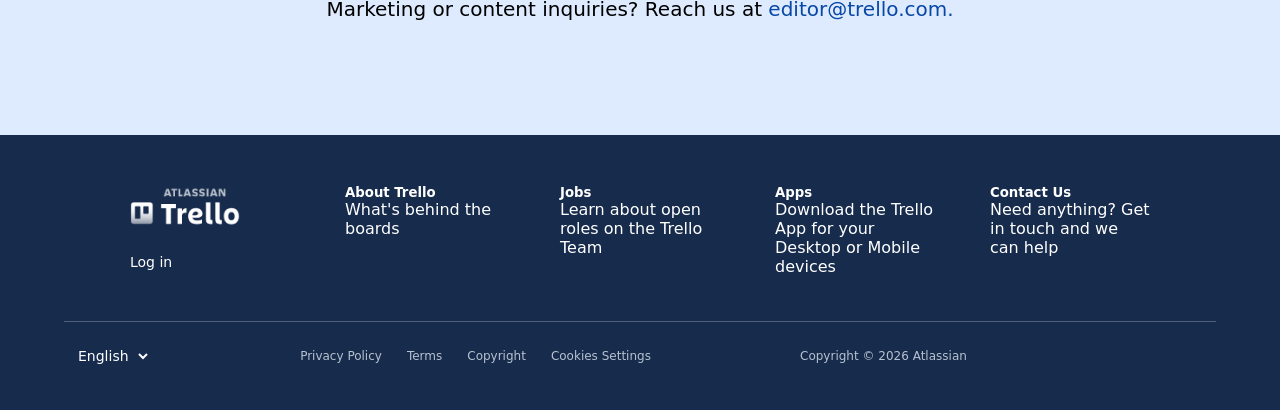
==== commit e83201d4: "updated" ====
--- a/other html file/2ndpage.html
+++ b/other html file/2ndpage.html
@@ -214,7 +214,7 @@
             <div class="footer-top">
 
                 <div class="footup-inner foot-child">
-                    <img src="./images/trelly the trello.png" alt="Trello logo">
+                    <img src="../images/trelly the trello.png" alt="Trello logo">
                     <a href="#">Log in</a>
                 </div>
 
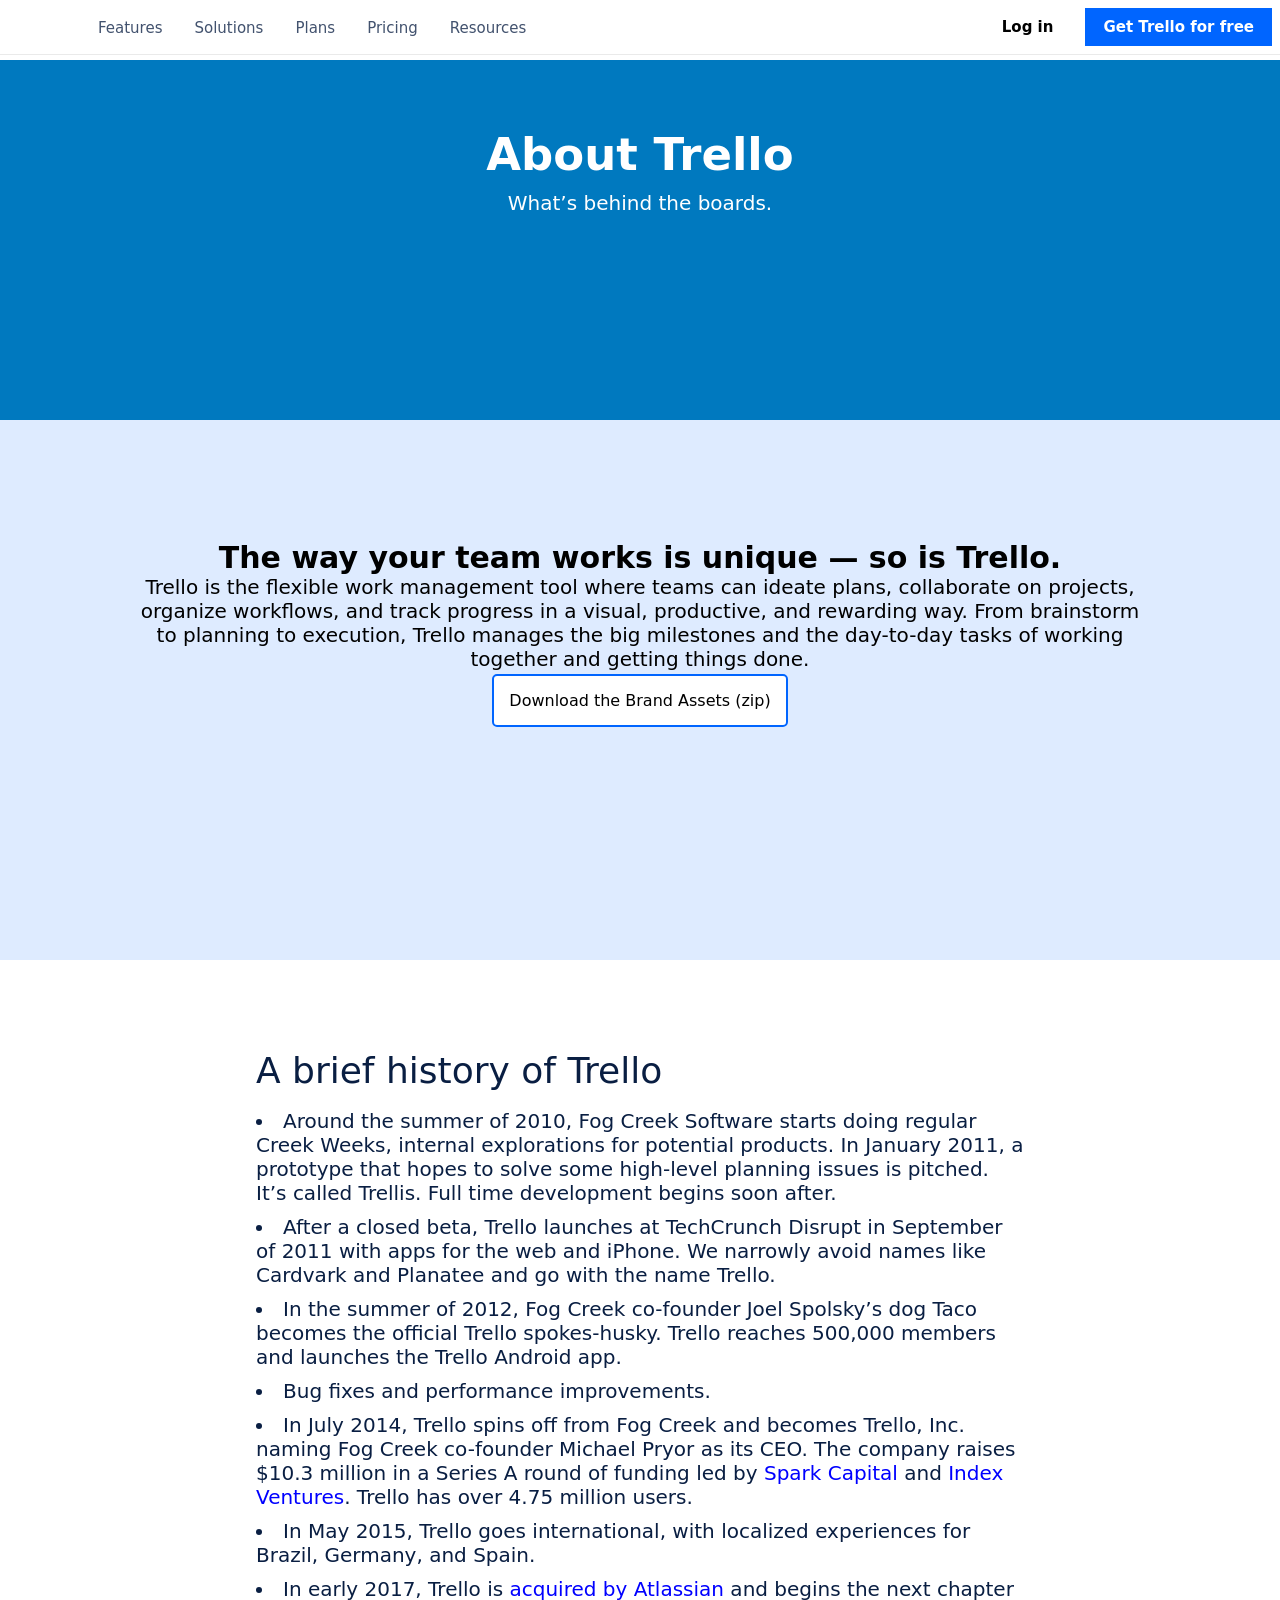
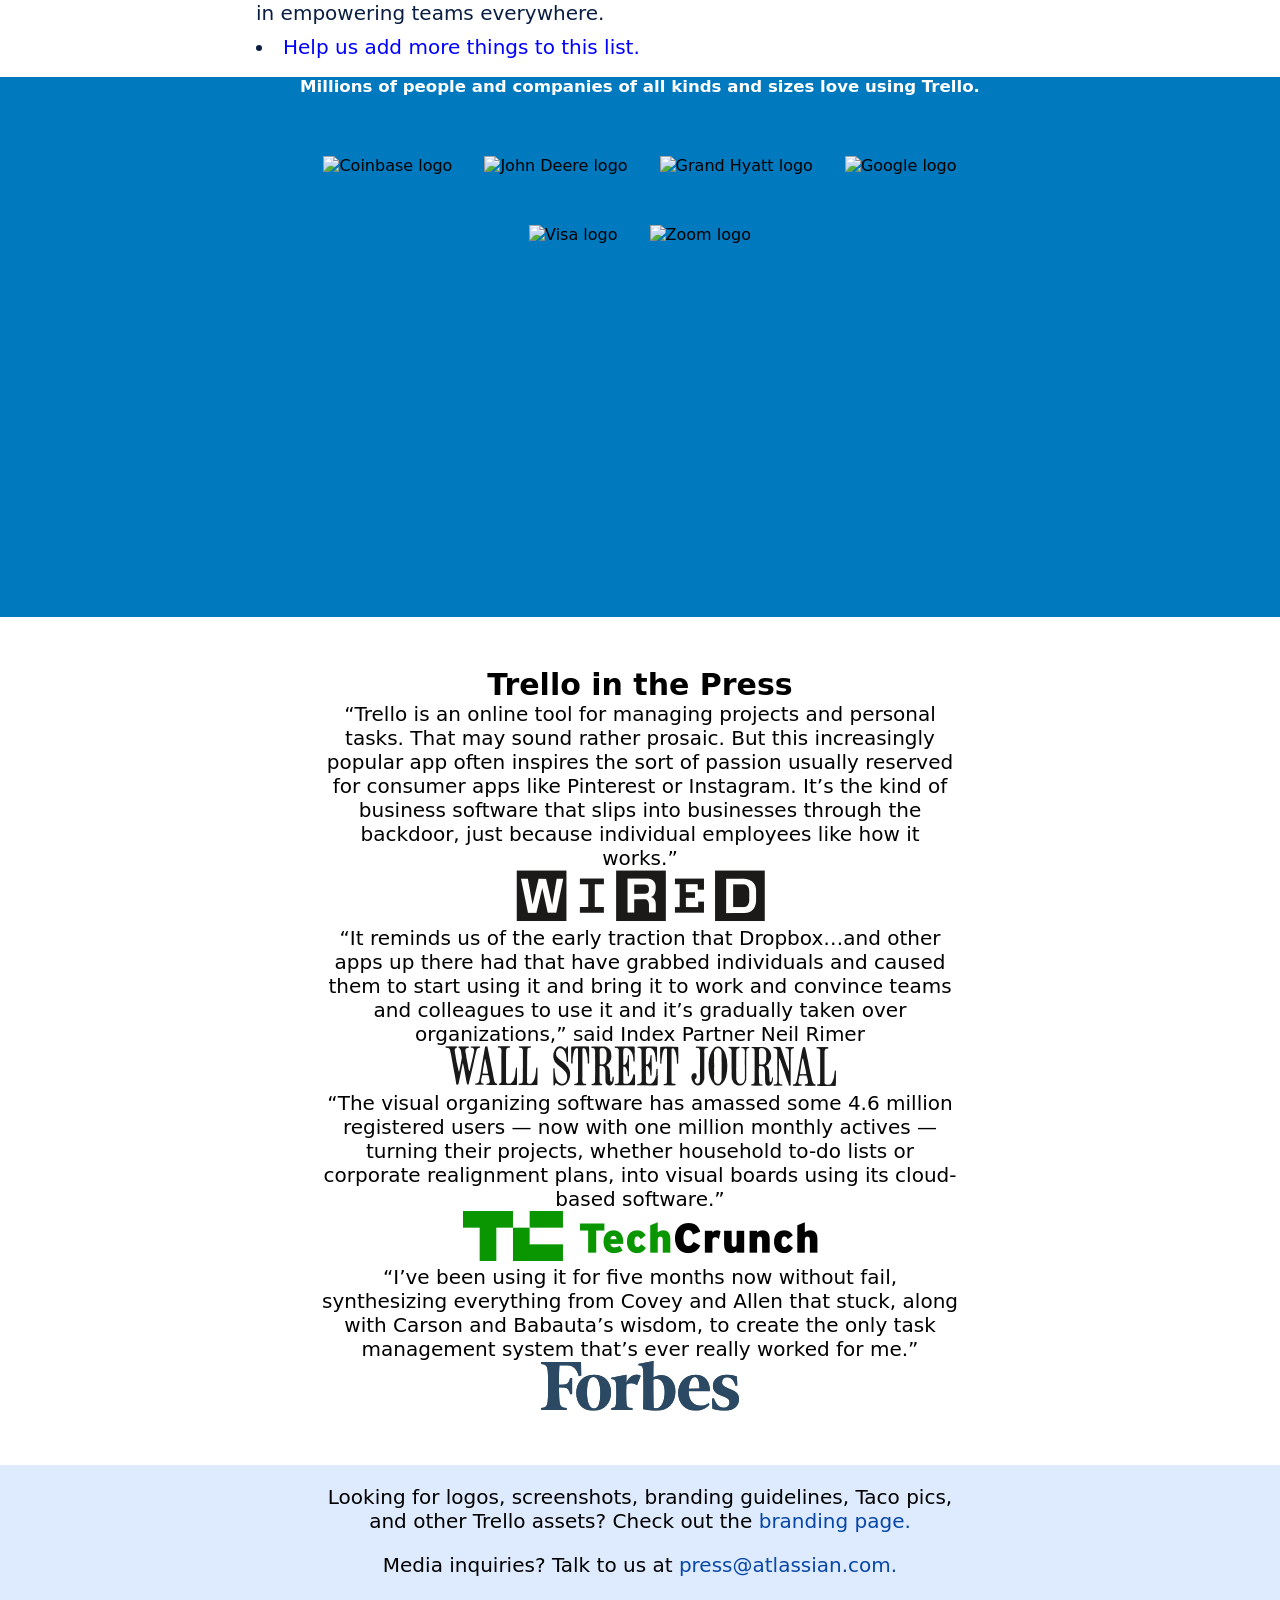
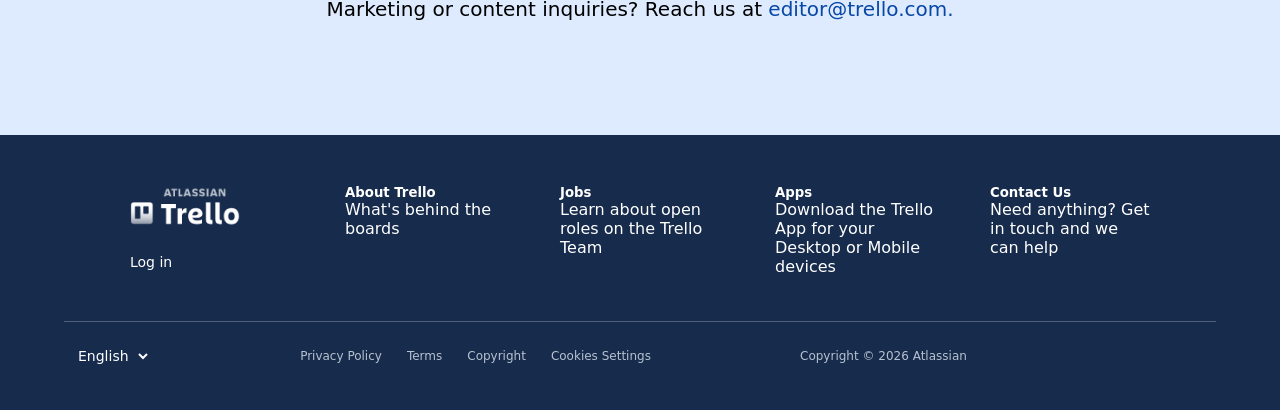
==== commit 7022f5a3: "updated" ====
--- a/other html file/2ndpage.html
+++ b/other html file/2ndpage.html
@@ -19,19 +19,161 @@
 
 <body>
     <!-- nav -->
-    <header>
+     <header>
         <nav>
             <div class="navbar">
                 <div class="nav-left">
                     <div class="logo">
-                        <a href="../index.html"><img src="../images/imgi_84_default.png" alt=""></a>
+                        <a href="./index.html"><img src="./images/imgi_84_default.png" alt=""></a>
                     </div>
                     <div class="navlinks">
-                        <li><a href="#">Features</a></li>
-                        <li><a href="#">Solutions</a></li>
-                        <li><a href="#">Plans</a></li>
-                        <li><a href="#">Pricing</a></li>
-                        <li><a href="#">Resources</a></li>
+                        <li><a href="#">Features <i class="fa-solid fa-chevron-down"></i></a></li>
+                        <li><a href="#">Solutions <i class="fa-solid fa-chevron-down"></i></a></li>
+                        <li><a href="#">Plans <i class="fa-solid fa-chevron-down"></i></a></li>
+                        <li><a href="#">Pricing <i class="fa-solid fa-chevron-down"></i></a></li>
+                        <li class="resource"><a href="#">Resources <i class="fa-solid fa-chevron-down"></i></a>
+                            <!-- <div class="dro">
+                                    <div class="dropcolo">
+                                        <h3>Learn & Connect</h3>
+                                        <div class="total">
+                                            <div class="notepad">
+                                                <a href="">
+                                                    <h5>Trello guide</h5>
+                                                </a>
+                                                <a>our easy to follow workflow guide will take you from project
+                                                    set-up to trello expert in no time.
+                                                </a>
+                                            </div>
+                                            <div class="notepad">
+                                                <a href="">
+                                                    <h5>Webnairs</h5>
+                                                </a>
+                                                <a>Enjoy our free Trello Webnairs and become a productvity professional.
+                                                </a>
+                                            </div>
+                                            <div class="notepad">
+                                                <a href="">
+                                                    <h5>Developers</h5>
+                                                </a>
+                                                <a>The sky is the limit with what you can deliver to Trello users in
+                                                    your
+                                                    power-up!
+                                                </a>
+                                            </div>
+                                            <div class="notepad">
+                                                <a href="">
+                                                    <h5>Remote Work Guide</h5>
+                                                </a>
+                                                <a> The complete guide to setting up your team for remote work success.
+                                                </a>
+                                            </div>
+                                            <div class="notepad">
+                                                <a href="">
+                                                    <h5>Customers Stories</h5>
+                                                </a>
+                                                <a>See how businesses has adopted Trello as a vital part of their
+                                                    Workflow.
+                                                </a>
+                                            </div>
+                                            <div class="notepad">
+                                                <a href="">
+                                                    <h5>Help Resources</h5>
+                                                </a>
+                                                <a>Need Help? Articles and FAQs to get you unstuck
+                                                </a>
+                                            </div>
+                                        </div>
+                                    </div>
+                                    <div class="dpbanner">
+                                        <h4>Helping teams work better, together</h4>
+                                        <p>Discover Trello use cases, productivity tips, best practices for team
+                                            collaboration, and expert remote work advice.</p>
+                                        <a href="">Check out the Trello blog</a>
+                                    </div>
+                                </div> -->
+                            <div class="resource-dropdown">
+
+                                <div class="inner-resource">
+                                    <div class="resource-left">
+                                        <h3>Learn & connect</h3>
+                                        <div class="releft-inner">
+
+                                            <a href="" class="a-resource">
+                                                <div>
+                                                    <h5>Trello guide</h5>
+                                                    <p>
+                                                        Our easy to follow workflow guide will take you from project
+                                                        set-up to Trello expert in no time.
+                                                    </p>
+                                                </div>
+                                            </a>
+
+                                            <a href="" class="a-resource">
+                                                <div>
+                                                    <h5>Remote work Guide</h5>
+                                                    <p>
+                                                        The complete guide to setting up your team for remote work
+                                                        success.
+                                                    </p>
+                                                </div>
+                                            </a>
+
+                                            <a href="" class="a-resource">
+                                                <div>
+                                                    <h5>Webinars</h5>
+                                                    <p>
+                                                        Enjoy our free Trello webinars and become a productivity
+                                                        professional.
+                                                    </p>
+                                                </div>
+                                            </a>
+
+                                            <a href="../other html file/4thpage.html" class="a-resource">
+                                                <div>
+                                                    <h5>Customer stories</h5>
+                                                    <p>
+                                                        See how businesses have adopted Trello as a vital part of their
+                                                        workflow.
+                                                    </p>
+                                                </div>
+                                            </a>
+
+                                            <a href="" class="a-resource">
+                                                <div>
+                                                    <h5>Developers</h5>
+                                                    <p>
+                                                        The sky's the limit in what you can deliver to Trello users in
+                                                        your Power-Up!
+                                                    </p>
+                                                </div>
+                                            </a>
+
+                                            <a href="../other html file/5thpages.html" class="a-resource">
+                                                <div>
+                                                    <h5>Help resources</h5>
+                                                    <p>
+                                                        Need help? Articles and FAQs to get you unstuck
+                                                    </p>
+                                                </div>
+                                            </a>
+                                        </div>
+                                    </div>
+
+                                    <div class="resource-right">
+                                        <h3>Helping teams work better, together</h3>
+                                        <p>
+                                            Discover Trello use cases, productivity tips, best practices for team
+                                            collaboration, and expert remote work advice.
+                                        </p>
+                                        <a href="">Check Out the Trello blog</a>
+                                    </div>
+
+                                </div>
+
+                            </div>
+                        </li>
+
+
                     </div>
                 </div>
                 <div class="nav-right">
--- a/other css file/2nd page.css
+++ b/other css file/2nd page.css
@@ -14,11 +14,12 @@
     width: 100%;
     transition: 1s;
     top: 0px;
-    z-index: 99;
+    z-index: 999;
 }
 header:hover{
     box-shadow: 0px 6px 8px rgba(128, 128, 128, 0.267);
 }
+
 .navbar{
     display: flex;
     justify-content: space-between;
@@ -27,13 +28,103 @@
     padding-left: 50px;
     background-color: white;
     border-bottom: 1px solid #eaeaea;
+    position: relative;
+    z-index: 999;
     
 }
+.resource-dropdown{
+    background-color: white;
+    position: absolute;
+    top: 5em;
+    display: none;
+    width: 100%;
+    left: 0px;
+    top: 60px;
+}
+.resource:hover .resource-dropdown{
+    display: block;
+}
+.inner-resource{
+    width: 80%;
+    margin: auto;
+    /* border: 2px solid pink; */
+    display: flex;
+    gap: 1.5em;
+    /* margin-top: 2.5em;
+    margin-bottom: 2.5em; */
+}
+.resource-left{
+    width: 70%;
+    margin-top: 2.5em;
+    margin-bottom: 2.5em;
+}
+.releft-inner{
+    display: grid;
+    grid-template-columns: 1fr 1fr;
+    gap: 1.5em;
+    margin-top: 1em;
+}
+.a-resource{
+    padding: 10px;
+    transition: 0.3s;
+}
+.a-resource:hover{
+    background-color: #EEF5FF;
+}
+.a-resource:hover h5{
+    text-decoration: underline;
+}
+.a-resource:hover p{
+    text-decoration: underline;
+}
+.a-resource div h5{
+    font-size: 1em;
+    margin-bottom: 6px;
+    font-weight: 500;
+}
+.a-resource div p{
+    font-size: 13px;
+    font-weight: 400;
+}
+.resource-right{
+    width: 30%;
+    padding-top: 2.5em;
+    padding-bottom: 2.5em;
+}
+.resource-right{
+    background-color: #F7F5FF;
+}
+.resource-right h3{ 
+    font-size: 24px;
+    font-weight: 500;
+    margin-bottom: 4px;
+}
+.resource-right p{
+    font-size: 12px;
+    font-weight: 400;
+    margin-bottom: 8px;
+}
+.resource-right a{
+    padding: 10px 20px;
+    border: 1px solid #6554C0;
+    display: block;
+    width: 220px;
+    font-size: 1px;
+    border-radius: 10px;
+    background-color: white;
+    transition: 0.4s;
+}
+.resource-right a:hover{
+    background-color: #e6e1fc;
+    text-decoration: underline;
+}
+
 .nav-left{
     display: flex;
     align-items: center;
     gap: 3em;
 }
+
 .logo{
     display: flex;
     flex-direction: column;
@@ -53,6 +144,10 @@
     align-items: center;
     gap: 2em;
 }
+.dro{
+    
+}
+
 .login{
     text-decoration: none;
     color: black;
@@ -92,6 +187,7 @@
         display: block;
     }
 }
+
 
 /* herosection */
 .about{
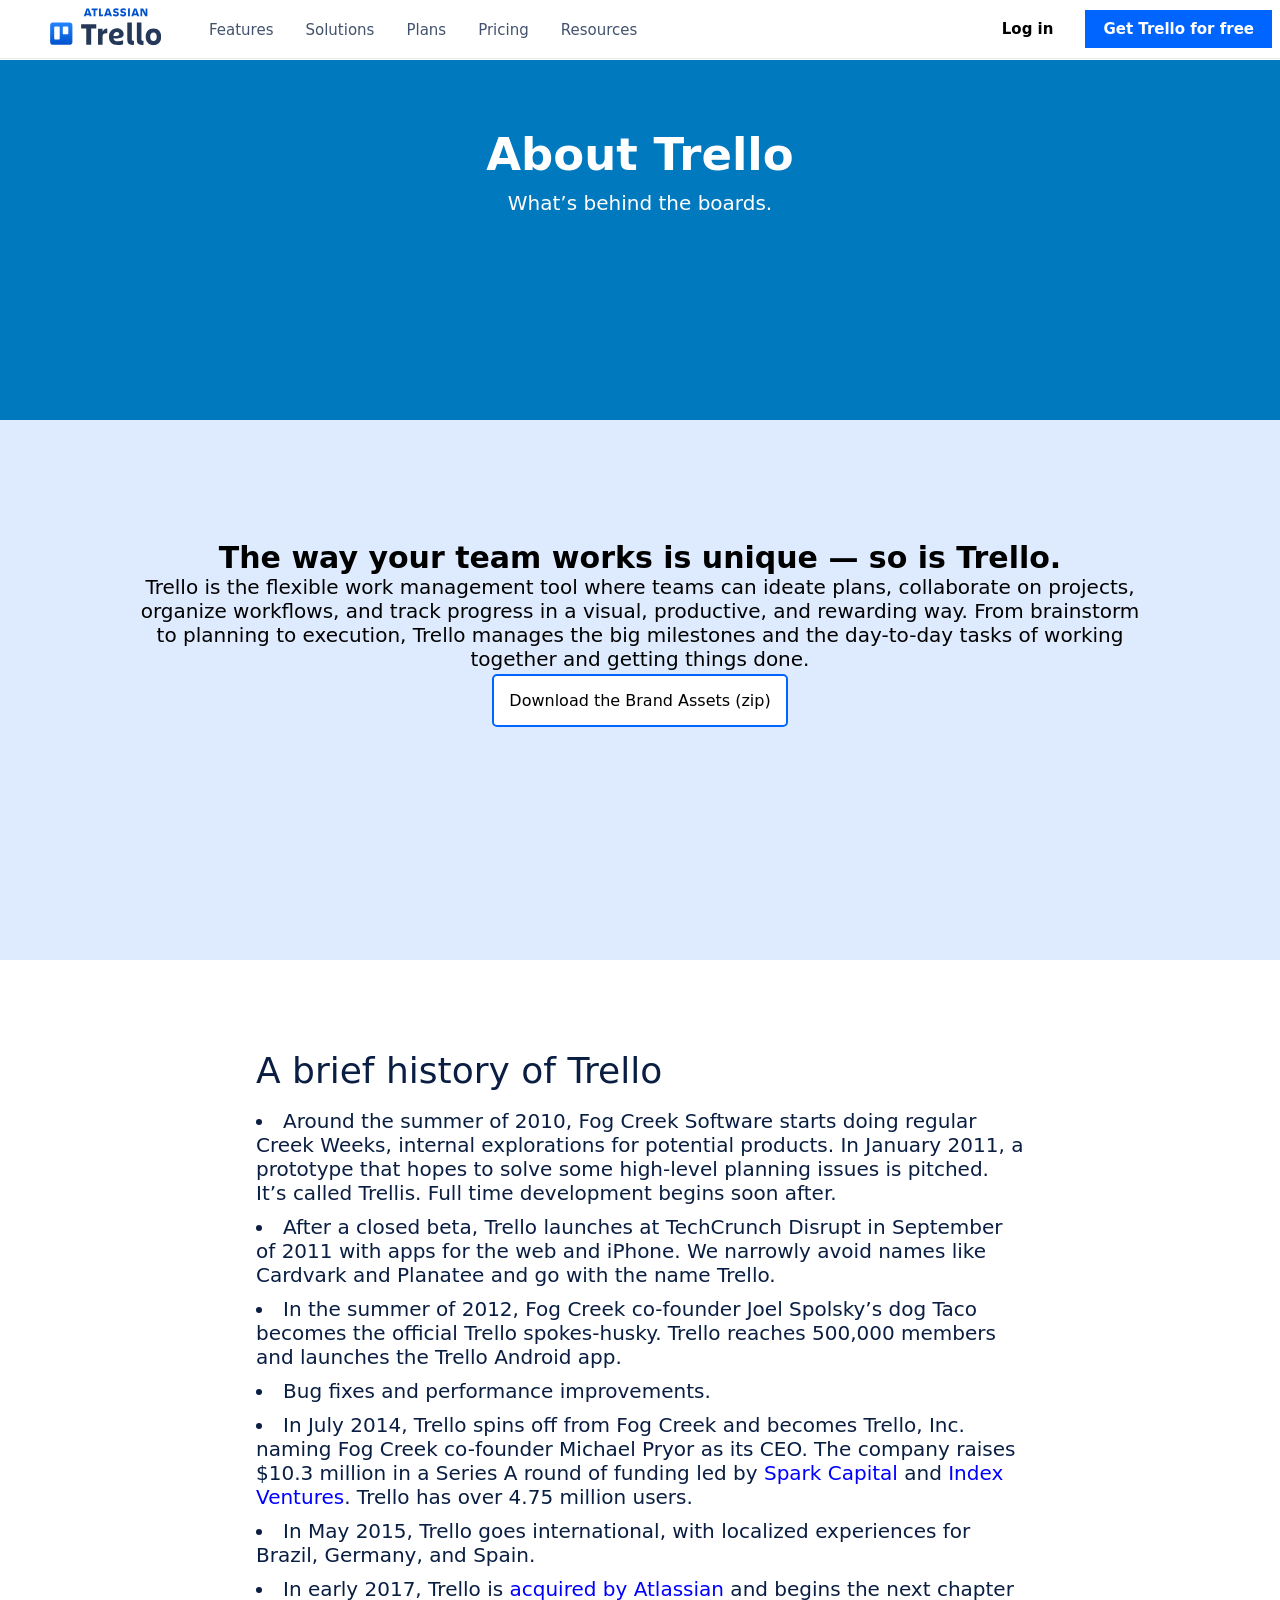
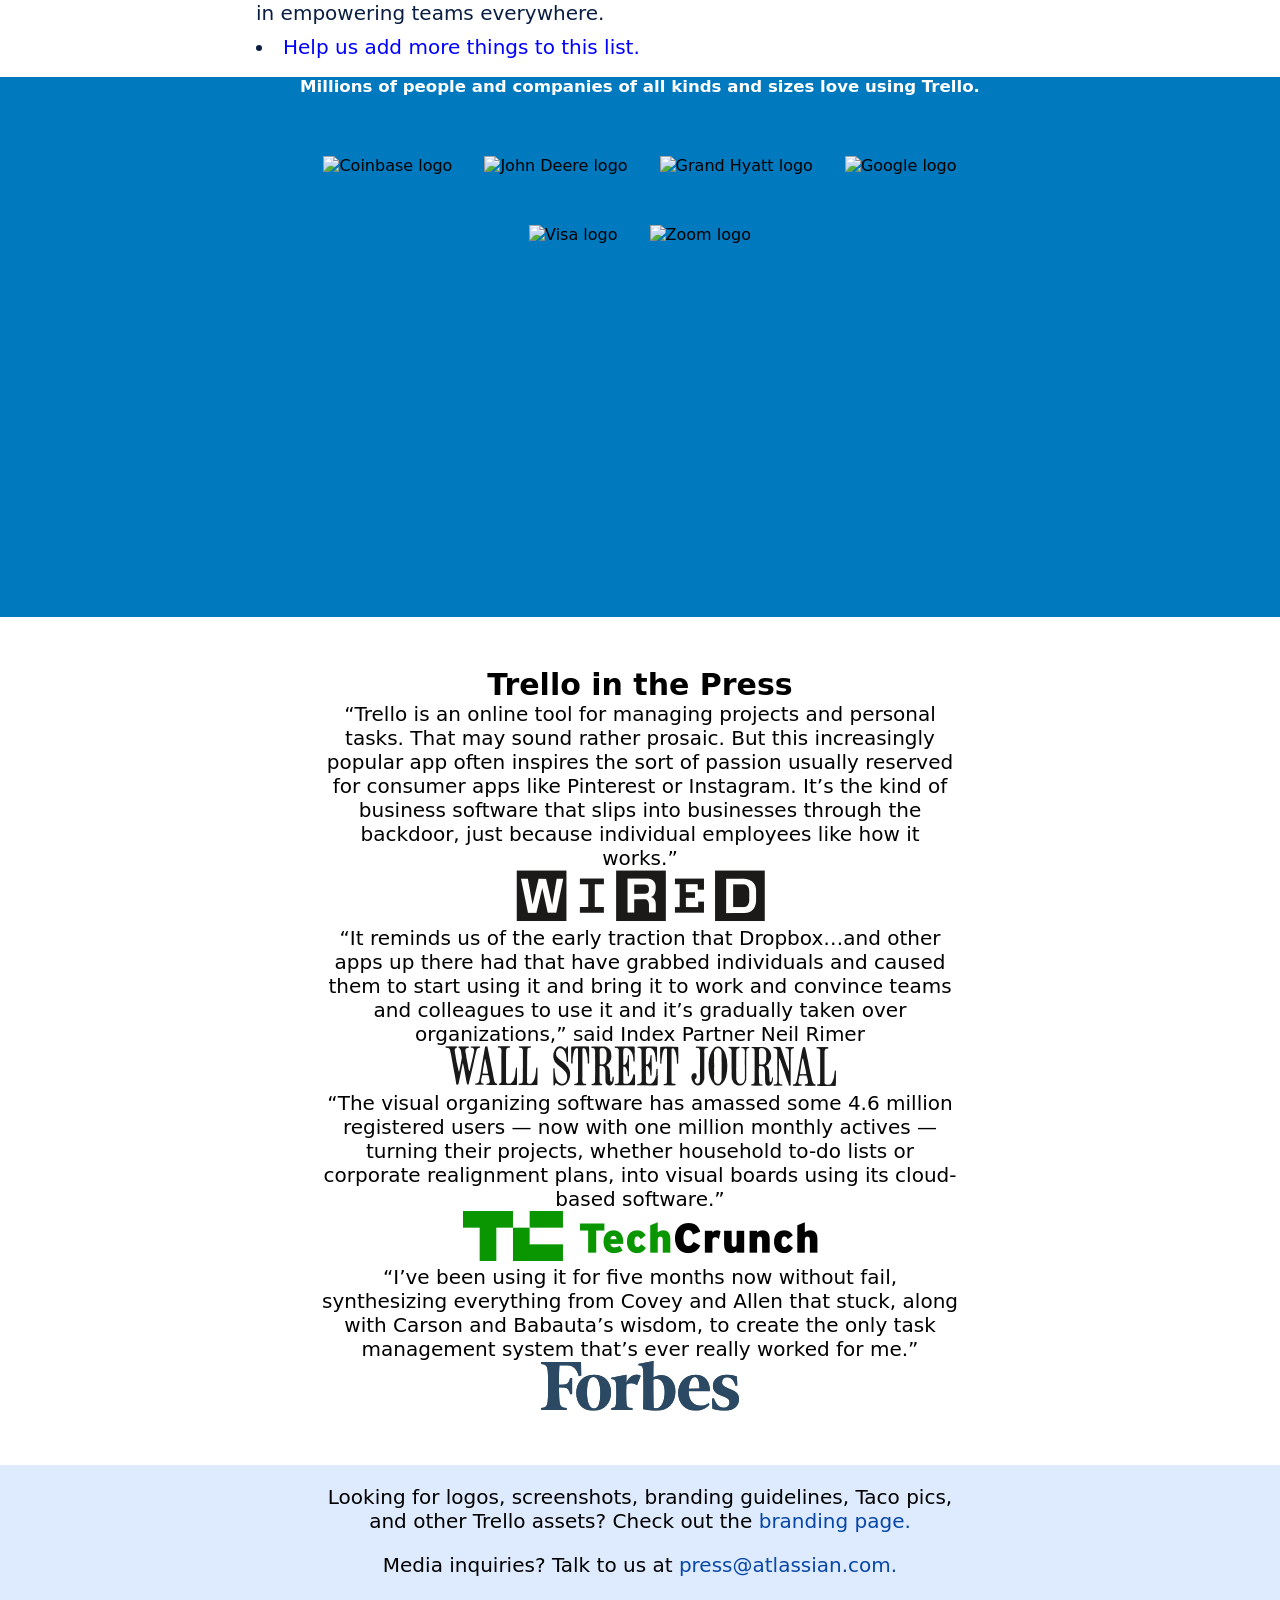
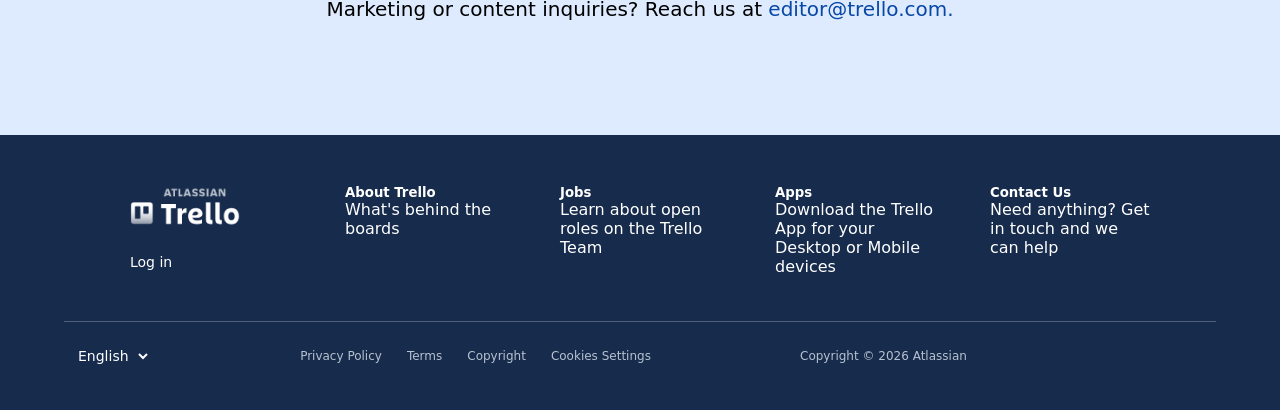
==== commit 4457e7ae: "updated" ====
--- a/other html file/2ndpage.html
+++ b/other html file/2ndpage.html
@@ -24,7 +24,7 @@
             <div class="navbar">
                 <div class="nav-left">
                     <div class="logo">
-                        <a href="./index.html"><img src="./images/imgi_84_default.png" alt=""></a>
+                        <a href="../index.html"><img src="../images/imgi_84_default.png" alt=""></a>
                     </div>
                     <div class="navlinks">
                         <li><a href="#">Features <i class="fa-solid fa-chevron-down"></i></a></li>
@@ -128,7 +128,7 @@
                                                 </div>
                                             </a>
 
-                                            <a href="../other html file/4thpage.html" class="a-resource">
+                                            <a href="./4thpage.html" class="a-resource">
                                                 <div>
                                                     <h5>Customer stories</h5>
                                                     <p>
@@ -148,7 +148,7 @@
                                                 </div>
                                             </a>
 
-                                            <a href="../other html file/5thpages.html" class="a-resource">
+                                            <a href="./5thpages.html" class="a-resource">
                                                 <div>
                                                     <h5>Help resources</h5>
                                                     <p>
@@ -360,7 +360,7 @@
                     <a href="#">Log in</a>
                 </div>
 
-                <a href="./other html file/2ndpage.html" class="foot-a">
+                <a href="./2ndpage.html" class="foot-a">
                         <h5>About Trello</h5>
                         <p>What's behind the boards</p>
                 </a>
@@ -370,7 +370,7 @@
                         <p>Learn about open roles on the Trello Team</p>
                 </a>
 
-                <a href="./other html file/3rdpage.html" class="foot-a">
+                <a href="./3rdpage.html" class="foot-a">
                         <h5>Apps</h5>
                         <p>Download the Trello App for your Desktop or Mobile devices</p>
                 </a>
